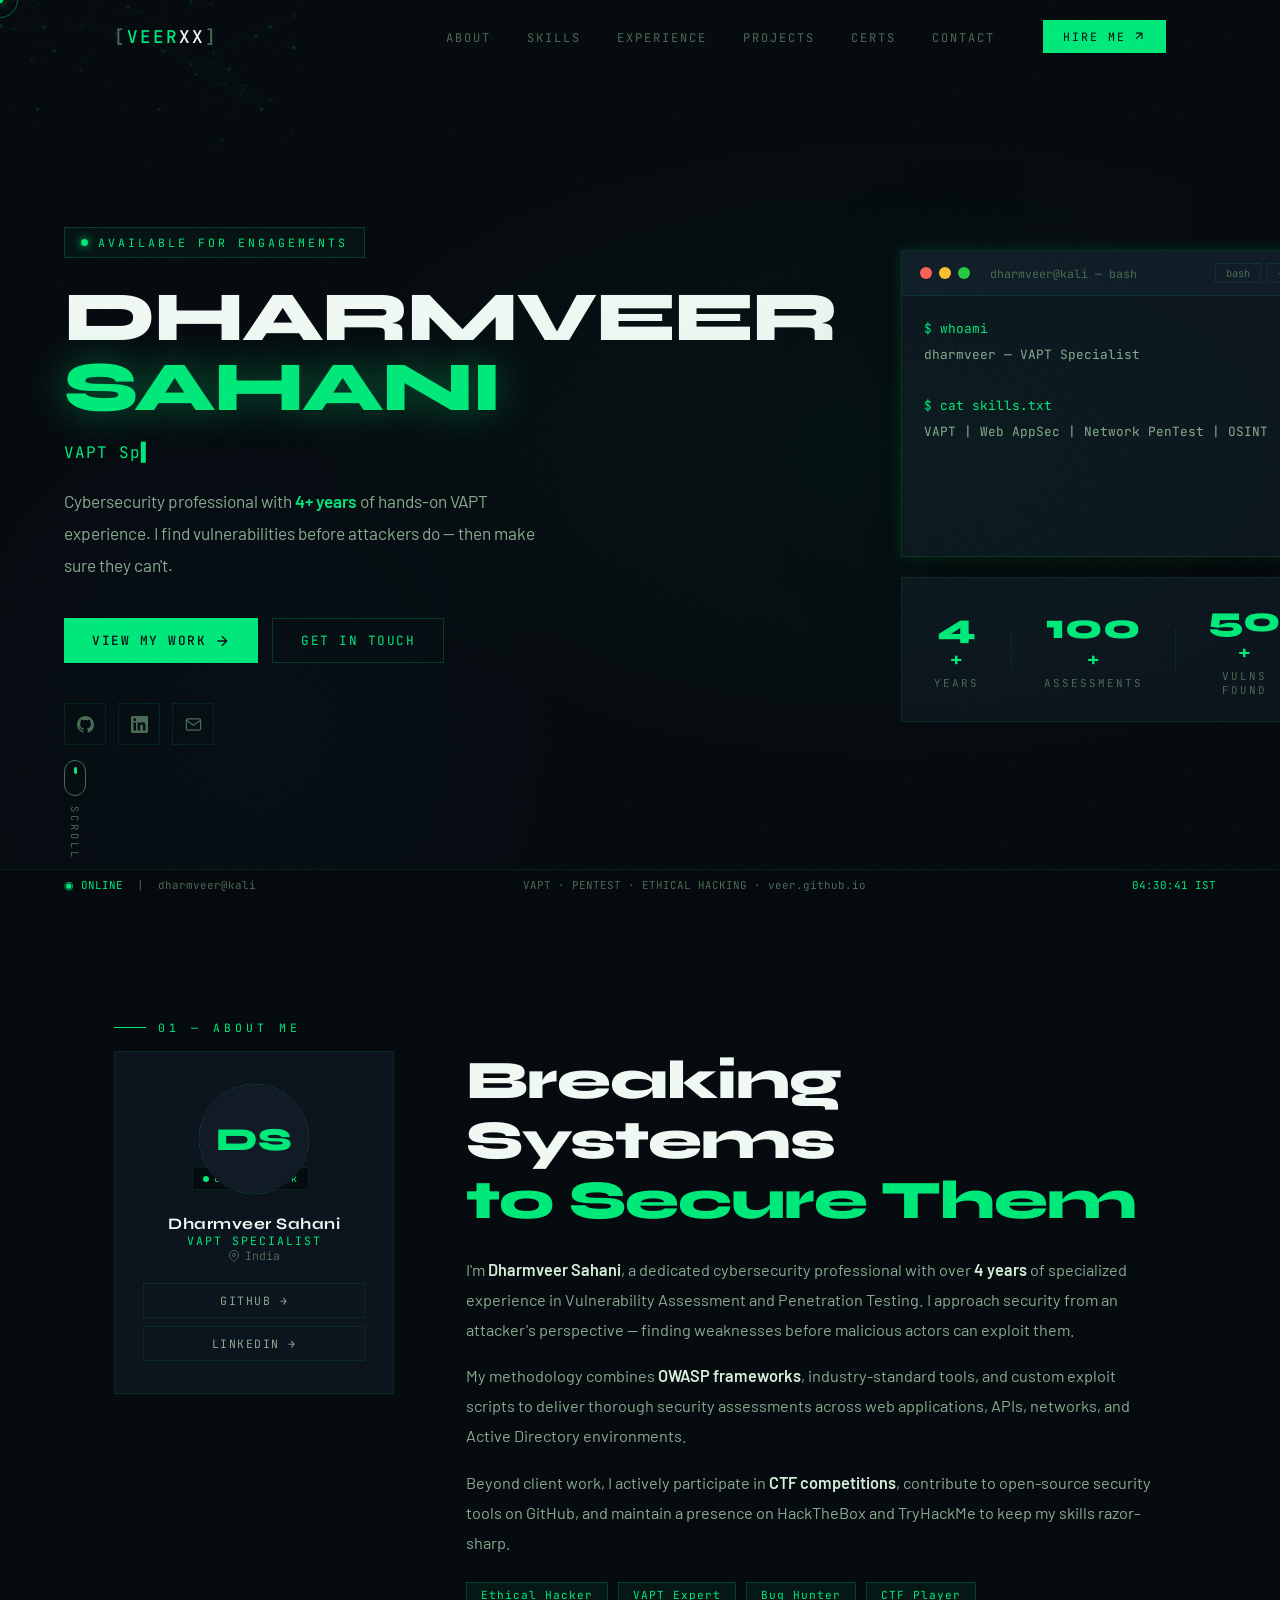
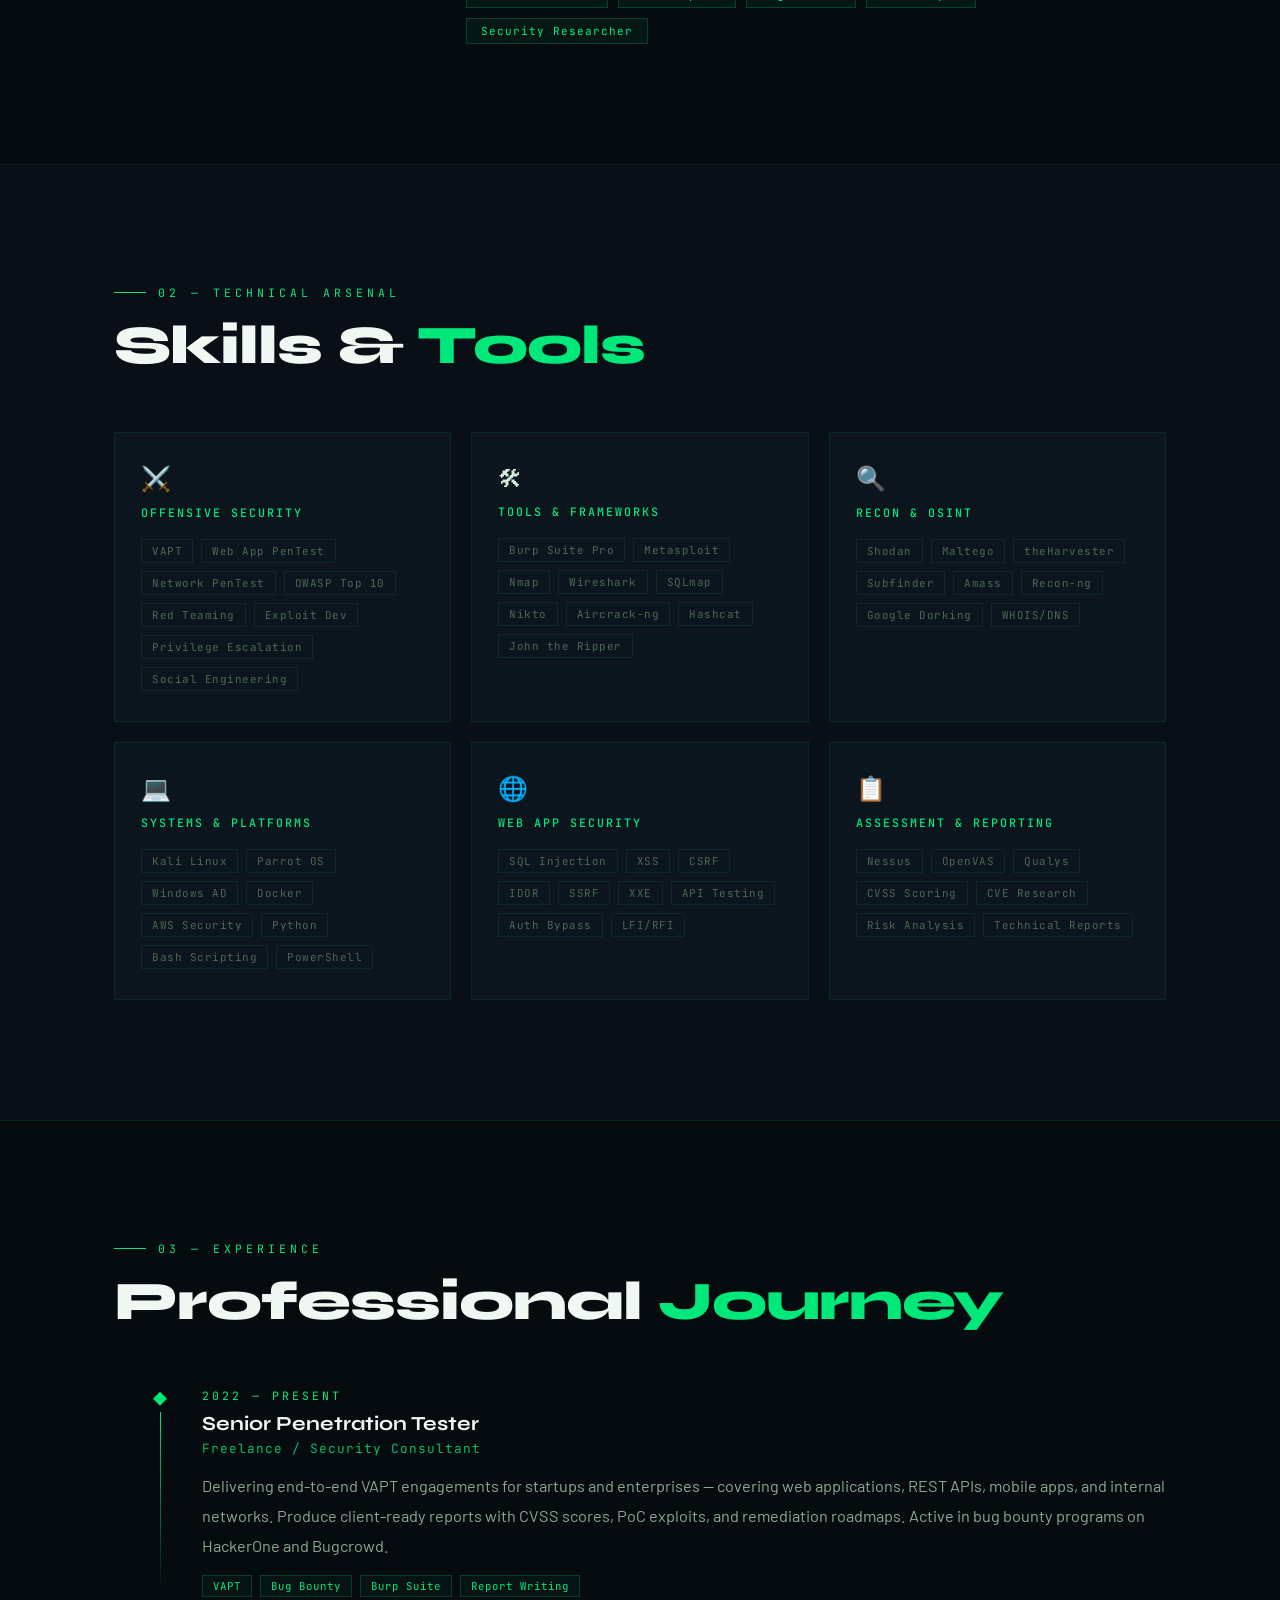
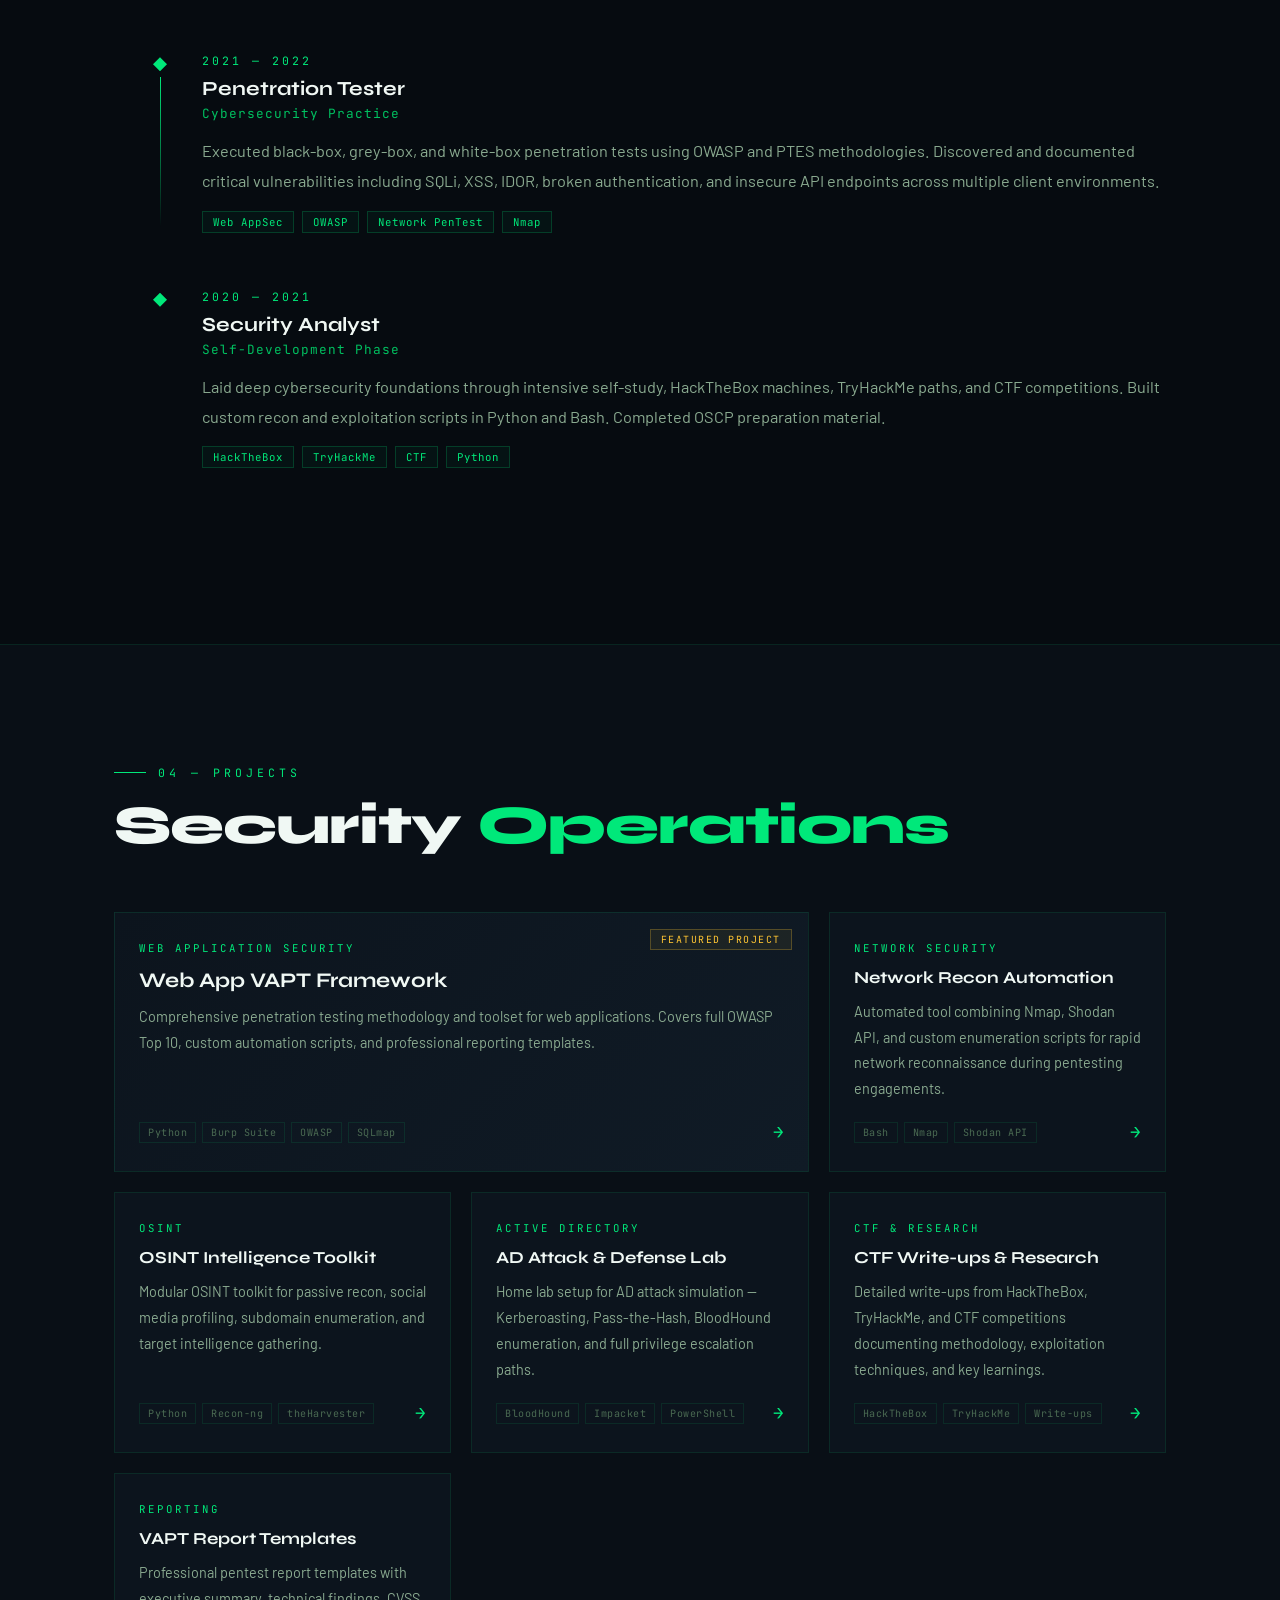
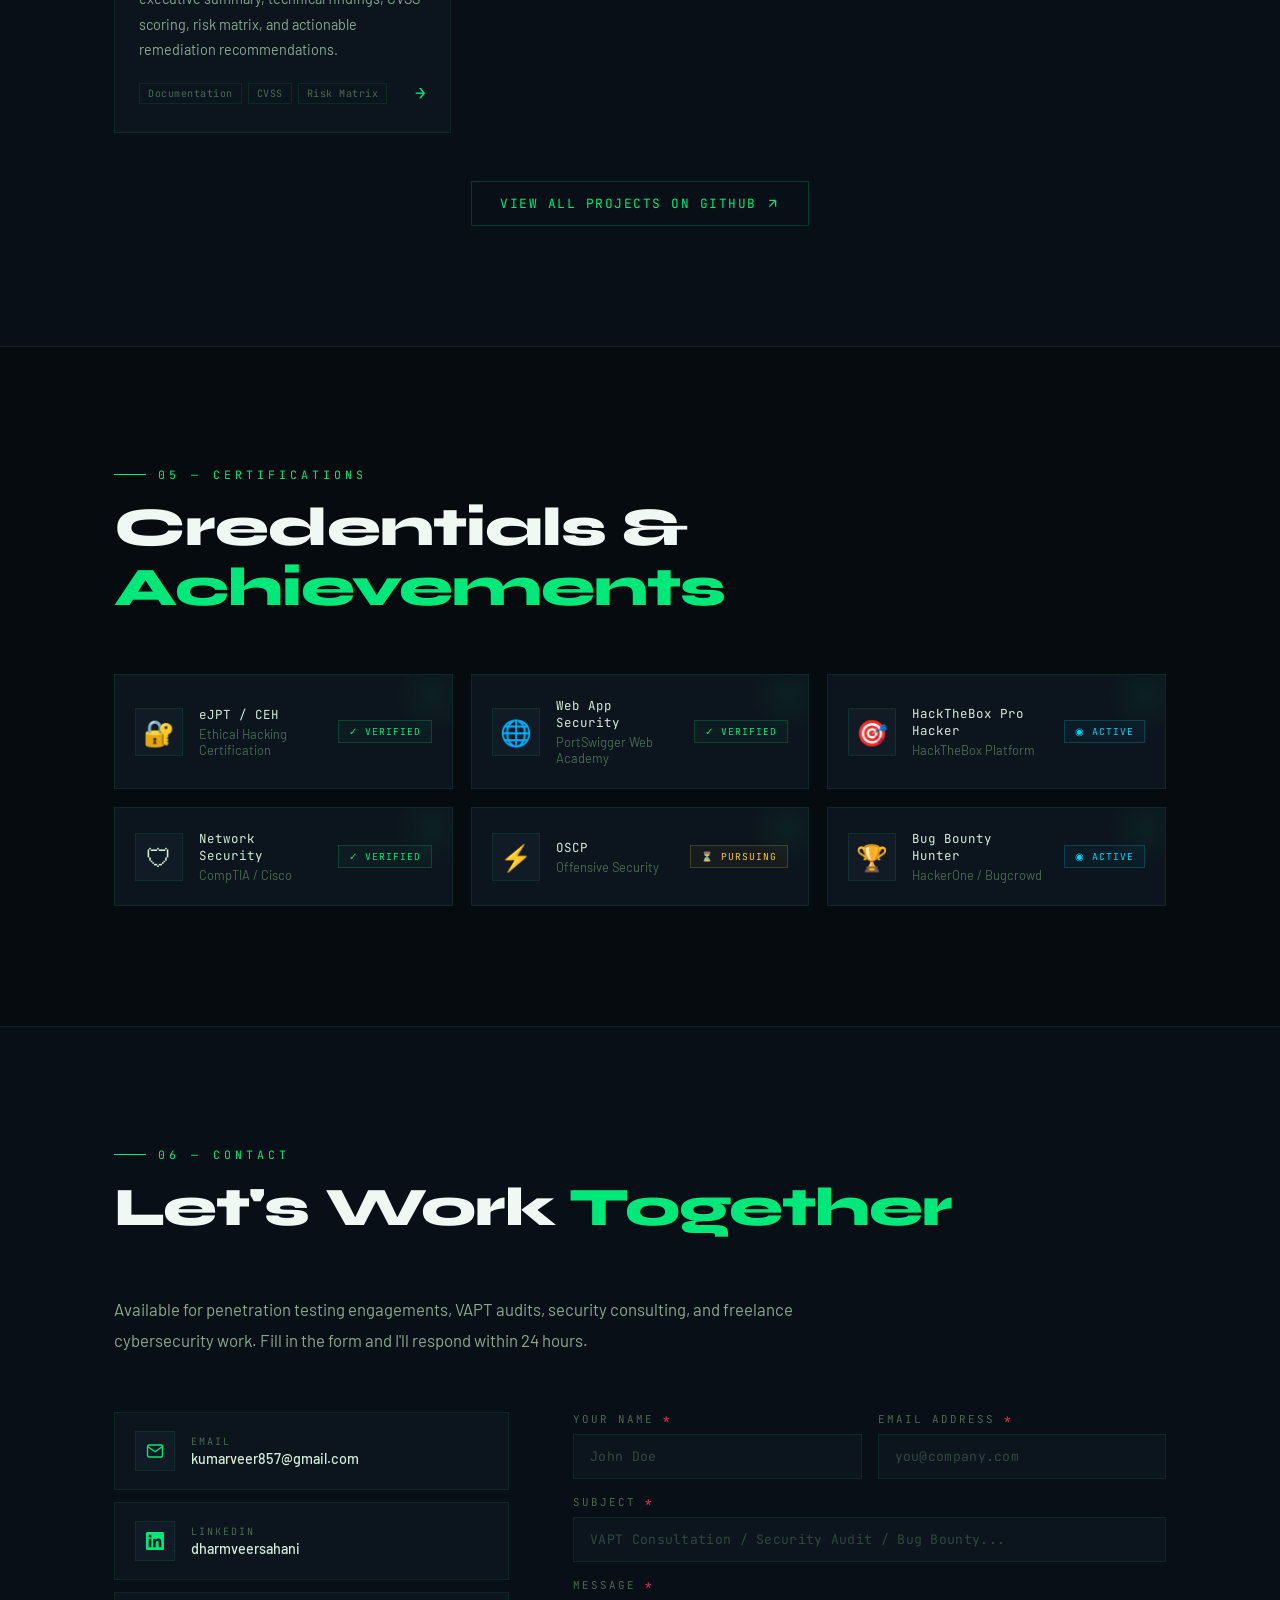
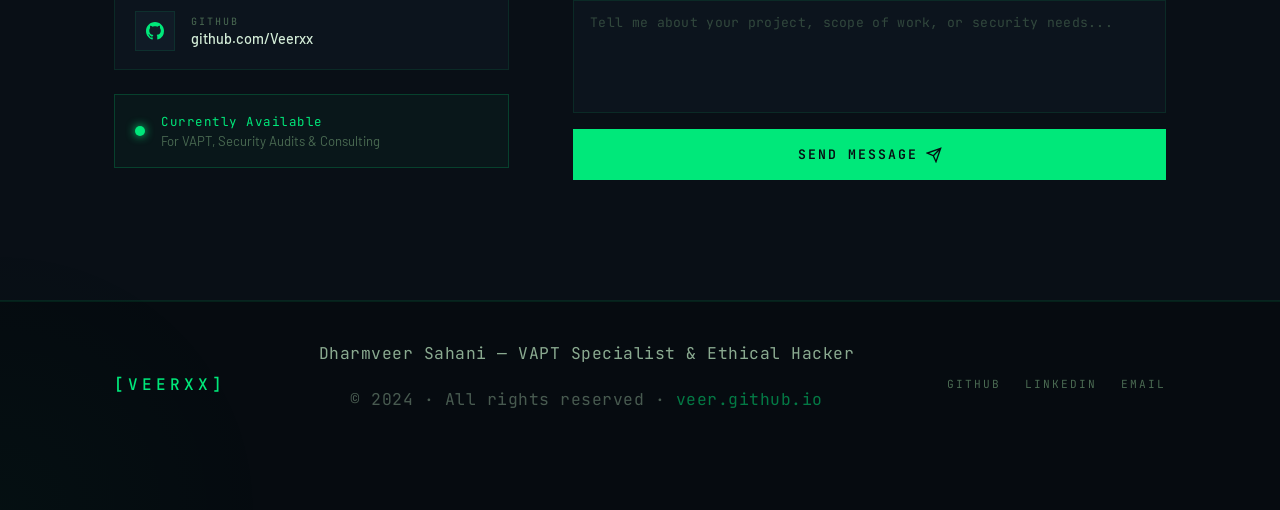
==== index.html @ e5e3cfb1 "Add files via upload" ====
<!DOCTYPE html>
<html lang="en">
<head>
<meta charset="UTF-8">
<meta name="viewport" content="width=device-width, initial-scale=1.0">
<title>Dharmveer Sahani | VAPT Specialist & Penetration Tester</title>
<meta name="description" content="Dharmveer Sahani — VAPT Specialist & Ethical Hacker with 4+ years of experience in penetration testing, web application security, and network security assessments.">
<meta property="og:title" content="Dharmveer Sahani | VAPT Specialist">
<meta property="og:description" content="4+ years in cybersecurity. VAPT · Web AppSec · Network PenTest · Ethical Hacking">
<meta property="og:url" content="https://veer.github.io">
<meta name="theme-color" content="#050a0e">
<link rel="preconnect" href="https://fonts.googleapis.com">
<link rel="preconnect" href="https://fonts.gstatic.com" crossorigin>
<link href="https://fonts.googleapis.com/css2?family=Syne:wght@400;600;700;800&family=JetBrains+Mono:wght@300;400;500&family=Barlow:wght@300;400;500;600&display=swap" rel="stylesheet">
<link rel="stylesheet" href="style.css">
</head>
<body>

<!-- PRELOADER -->
<div id="preloader">
  <div class="pre-inner">
    <svg class="pre-hex" viewBox="0 0 100 100"><polygon points="50,2 93,26 93,74 50,98 7,74 7,26"/></svg>
    <div class="pre-logo">DS</div>
    <div class="pre-bar"><div class="pre-fill" id="pre-fill"></div></div>
    <div class="pre-msg" id="pre-msg">Booting system...</div>
  </div>
</div>

<!-- CURSOR -->
<div id="cursor-dot"></div>
<div id="cursor-ring"></div>

<!-- NAV -->
<header id="header">
  <nav class="nav-wrap">
    <a href="#home" class="logo">
      <span class="logo-bracket">[</span>VEER<span class="logo-accent">XX</span><span class="logo-bracket">]</span>
    </a>
    <ul class="nav-list">
      <li><a href="#about" class="nl">About</a></li>
      <li><a href="#skills" class="nl">Skills</a></li>
      <li><a href="#experience" class="nl">Experience</a></li>
      <li><a href="#projects" class="nl">Projects</a></li>
      <li><a href="#certifications" class="nl">Certs</a></li>
      <li><a href="#contact" class="nl">Contact</a></li>
    </ul>
    <a href="https://www.linkedin.com/in/dharmveersahani" target="_blank" class="hire-btn">
      <span>Hire Me</span>
      <svg viewBox="0 0 24 24" fill="none" stroke="currentColor" stroke-width="2"><path d="M7 17L17 7M17 7H7M17 7V17"/></svg>
    </a>
    <button class="burger" id="burger" aria-label="Menu">
      <span></span><span></span><span></span>
    </button>
  </nav>
</header>

<!-- MOBILE DRAWER -->
<div class="drawer" id="drawer">
  <button class="drawer-close" id="drawer-close">✕</button>
  <ul>
    <li><a href="#about" class="dl">About</a></li>
    <li><a href="#skills" class="dl">Skills</a></li>
    <li><a href="#experience" class="dl">Experience</a></li>
    <li><a href="#projects" class="dl">Projects</a></li>
    <li><a href="#certifications" class="dl">Certifications</a></li>
    <li><a href="#contact" class="dl">Contact</a></li>
  </ul>
</div>
<div class="drawer-overlay" id="drawer-overlay"></div>

<!-- ══════════════════════════════════
     HERO
══════════════════════════════════ -->
<section id="home" class="hero">
  <canvas id="particles"></canvas>
  <div class="hero-noise"></div>

  <div class="hero-center">
    <div class="hero-left">
      <div class="hero-eyebrow reveal">
        <span class="eyebrow-dot"></span>
        <span class="eyebrow-text">Available for engagements</span>
      </div>

      <h1 class="hero-h1 reveal">
        <span class="h1-line">DHARMVEER</span>
        <span class="h1-line h1-accent">SAHANI</span>
      </h1>

      <div class="hero-subtitle reveal">
        <span class="type-text" id="typeText"></span><span class="type-cur">▌</span>
      </div>

      <p class="hero-bio reveal">
        Cybersecurity professional with <em>4+ years</em> of hands-on VAPT experience.
        I find vulnerabilities before attackers do — then make sure they can't.
      </p>

      <div class="hero-actions reveal">
        <a href="#projects" class="cta-primary">
          <span>View My Work</span>
          <svg viewBox="0 0 24 24" fill="none" stroke="currentColor" stroke-width="2"><path d="M5 12h14M12 5l7 7-7 7"/></svg>
        </a>
        <a href="#contact" class="cta-ghost">Get in Touch</a>
      </div>

      <div class="hero-socials reveal">
        <a href="https://github.com/Veerxx" target="_blank" class="soc" aria-label="GitHub">
          <svg viewBox="0 0 24 24" fill="currentColor"><path d="M12 0C5.37 0 0 5.37 0 12c0 5.31 3.435 9.795 8.205 11.385.6.105.825-.255.825-.57 0-.285-.015-1.23-.015-2.235-3.015.555-3.795-.735-4.035-1.41-.135-.345-.72-1.41-1.23-1.695-.42-.225-1.02-.78-.015-.795.945-.015 1.62.87 1.845 1.23 1.08 1.815 2.805 1.305 3.495.99.105-.78.42-1.305.765-1.605-2.67-.3-5.46-1.335-5.46-5.925 0-1.305.465-2.385 1.23-3.225-.12-.3-.54-1.53.12-3.18 0 0 1.005-.315 3.3 1.23.96-.27 1.98-.405 3-.405s2.04.135 3 .405c2.295-1.56 3.3-1.23 3.3-1.23.66 1.65.24 2.88.12 3.18.765.84 1.23 1.905 1.23 3.225 0 4.605-2.805 5.625-5.475 5.925.435.375.81 1.095.81 2.22 0 1.605-.015 2.895-.015 3.3 0 .315.225.69.825.57A12.02 12.02 0 0024 12c0-6.63-5.37-12-12-12z"/></svg>
        </a>
        <a href="https://www.linkedin.com/in/dharmveersahani" target="_blank" class="soc" aria-label="LinkedIn">
          <svg viewBox="0 0 24 24" fill="currentColor"><path d="M20.447 20.452h-3.554v-5.569c0-1.328-.027-3.037-1.852-3.037-1.853 0-2.136 1.445-2.136 2.939v5.667H9.351V9h3.414v1.561h.046c.477-.9 1.637-1.85 3.37-1.85 3.601 0 4.267 2.37 4.267 5.455v6.286zM5.337 7.433a2.062 2.062 0 01-2.063-2.065 2.064 2.064 0 112.063 2.065zm1.782 13.019H3.555V9h3.564v11.452zM22.225 0H1.771C.792 0 0 .774 0 1.729v20.542C0 23.227.792 24 1.771 24h20.451C23.2 24 24 23.227 24 22.271V1.729C24 .774 23.2 0 22.222 0h.003z"/></svg>
        </a>
        <a href="mailto:kumarveer857@gmail.com" class="soc" aria-label="Email">
          <svg viewBox="0 0 24 24" fill="none" stroke="currentColor" stroke-width="1.8"><path d="M4 4h16c1.1 0 2 .9 2 2v12c0 1.1-.9 2-2 2H4c-1.1 0-2-.9-2-2V6c0-1.1.9-2 2-2z"/><polyline points="22,6 12,13 2,6"/></svg>
        </a>
      </div>
    </div>

    <div class="hero-right reveal">
      <div class="terminal-wrap">
        <div class="term-header">
          <div class="term-dots">
            <span style="background:#ff5f57"></span>
            <span style="background:#ffbd2e"></span>
            <span style="background:#28c840"></span>
          </div>
          <div class="term-title">dharmveer@kali — bash</div>
          <div class="term-pills">
            <span>bash</span>
            <span>+</span>
          </div>
        </div>
        <div class="term-body" id="termBody"></div>
      </div>

      <div class="hero-stat-row">
        <div class="h-stat">
          <div class="h-stat-n" data-count="4">0</div>
          <div class="h-stat-u">+</div>
          <div class="h-stat-l">Years</div>
        </div>
        <div class="h-stat-div"></div>
        <div class="h-stat">
          <div class="h-stat-n" data-count="100">0</div>
          <div class="h-stat-u">+</div>
          <div class="h-stat-l">Assessments</div>
        </div>
        <div class="h-stat-div"></div>
        <div class="h-stat">
          <div class="h-stat-n" data-count="50">0</div>
          <div class="h-stat-u">+</div>
          <div class="h-stat-l">Vulns Found</div>
        </div>
      </div>
    </div>
  </div>

  <div class="hero-scroll-hint">
    <div class="scroll-mouse"><div class="scroll-wheel"></div></div>
    <span>Scroll</span>
  </div>
</section>

<!-- ══════════════════════════════════
     ABOUT
══════════════════════════════════ -->
<section id="about" class="sec">
  <div class="wrap">
    <div class="sec-label reveal">01 — About Me</div>
    <div class="about-grid">
      <div class="about-visual reveal">
        <div class="av-card">
          <div class="av-avatar">
            <div class="av-ring"></div>
            <div class="av-initials">DS</div>
            <div class="av-online">
              <span class="av-dot"></span> Open to Work
            </div>
          </div>
          <div class="av-info">
            <div class="av-name">Dharmveer Sahani</div>
            <div class="av-role">VAPT Specialist</div>
            <div class="av-loc">
              <svg viewBox="0 0 24 24" fill="none" stroke="currentColor" stroke-width="2"><path d="M21 10c0 7-9 13-9 13s-9-6-9-13a9 9 0 0118 0z"/><circle cx="12" cy="10" r="3"/></svg>
              India
            </div>
          </div>
          <div class="av-links">
            <a href="https://github.com/Veerxx" target="_blank">GitHub →</a>
            <a href="https://www.linkedin.com/in/dharmveersahani" target="_blank">LinkedIn →</a>
          </div>
        </div>
      </div>

      <div class="about-content">
        <h2 class="sec-title reveal">Breaking Systems<br><span class="accent">to Secure Them</span></h2>
        <p class="reveal">
          I'm <strong>Dharmveer Sahani</strong>, a dedicated cybersecurity professional with over
          <strong>4 years</strong> of specialized experience in Vulnerability Assessment and
          Penetration Testing. I approach security from an attacker's perspective — finding
          weaknesses before malicious actors can exploit them.
        </p>
        <p class="reveal">
          My methodology combines <strong>OWASP frameworks</strong>, industry-standard tools,
          and custom exploit scripts to deliver thorough security assessments across web
          applications, APIs, networks, and Active Directory environments.
        </p>
        <p class="reveal">
          Beyond client work, I actively participate in <strong>CTF competitions</strong>,
          contribute to open-source security tools on GitHub, and maintain a presence on
          HackTheBox and TryHackMe to keep my skills razor-sharp.
        </p>
        <div class="about-tags reveal">
          <span>Ethical Hacker</span><span>VAPT Expert</span><span>Bug Hunter</span>
          <span>CTF Player</span><span>Security Researcher</span>
        </div>
      </div>
    </div>
  </div>
</section>

<!-- ══════════════════════════════════
     SKILLS
══════════════════════════════════ -->
<section id="skills" class="sec sec-dark">
  <div class="wrap">
    <div class="sec-label reveal">02 — Technical Arsenal</div>
    <h2 class="sec-title reveal">Skills &amp; <span class="accent">Tools</span></h2>
    <div class="skills-grid">

      <div class="sk-card reveal">
        <div class="sk-icon">⚔️</div>
        <div class="sk-cat">Offensive Security</div>
        <div class="sk-items">
          <span>VAPT</span><span>Web App PenTest</span><span>Network PenTest</span>
          <span>OWASP Top 10</span><span>Red Teaming</span><span>Exploit Dev</span>
          <span>Privilege Escalation</span><span>Social Engineering</span>
        </div>
      </div>

      <div class="sk-card reveal">
        <div class="sk-icon">🛠</div>
        <div class="sk-cat">Tools &amp; Frameworks</div>
        <div class="sk-items">
          <span>Burp Suite Pro</span><span>Metasploit</span><span>Nmap</span>
          <span>Wireshark</span><span>SQLmap</span><span>Nikto</span>
          <span>Aircrack-ng</span><span>Hashcat</span><span>John the Ripper</span>
        </div>
      </div>

      <div class="sk-card reveal">
        <div class="sk-icon">🔍</div>
        <div class="sk-cat">Recon &amp; OSINT</div>
        <div class="sk-items">
          <span>Shodan</span><span>Maltego</span><span>theHarvester</span>
          <span>Subfinder</span><span>Amass</span><span>Recon-ng</span>
          <span>Google Dorking</span><span>WHOIS/DNS</span>
        </div>
      </div>

      <div class="sk-card reveal">
        <div class="sk-icon">💻</div>
        <div class="sk-cat">Systems &amp; Platforms</div>
        <div class="sk-items">
          <span>Kali Linux</span><span>Parrot OS</span><span>Windows AD</span>
          <span>Docker</span><span>AWS Security</span><span>Python</span>
          <span>Bash Scripting</span><span>PowerShell</span>
        </div>
      </div>

      <div class="sk-card reveal">
        <div class="sk-icon">🌐</div>
        <div class="sk-cat">Web App Security</div>
        <div class="sk-items">
          <span>SQL Injection</span><span>XSS</span><span>CSRF</span>
          <span>IDOR</span><span>SSRF</span><span>XXE</span>
          <span>API Testing</span><span>Auth Bypass</span><span>LFI/RFI</span>
        </div>
      </div>

      <div class="sk-card reveal">
        <div class="sk-icon">📋</div>
        <div class="sk-cat">Assessment &amp; Reporting</div>
        <div class="sk-items">
          <span>Nessus</span><span>OpenVAS</span><span>Qualys</span>
          <span>CVSS Scoring</span><span>CVE Research</span>
          <span>Risk Analysis</span><span>Technical Reports</span>
        </div>
      </div>

    </div>
  </div>
</section>

<!-- ══════════════════════════════════
     EXPERIENCE
══════════════════════════════════ -->
<section id="experience" class="sec">
  <div class="wrap">
    <div class="sec-label reveal">03 — Experience</div>
    <h2 class="sec-title reveal">Professional <span class="accent">Journey</span></h2>
    <div class="exp-timeline">

      <div class="exp-item reveal">
        <div class="exp-line-wrap">
          <div class="exp-dot"></div>
          <div class="exp-line"></div>
        </div>
        <div class="exp-content">
          <div class="exp-period">2022 — Present</div>
          <h3 class="exp-role">Senior Penetration Tester</h3>
          <div class="exp-company">Freelance / Security Consultant</div>
          <p class="exp-desc">
            Delivering end-to-end VAPT engagements for startups and enterprises — covering web applications,
            REST APIs, mobile apps, and internal networks. Produce client-ready reports with CVSS scores,
            PoC exploits, and remediation roadmaps. Active in bug bounty programs on HackerOne and Bugcrowd.
          </p>
          <div class="exp-tags">
            <span>VAPT</span><span>Bug Bounty</span><span>Burp Suite</span><span>Report Writing</span>
          </div>
        </div>
      </div>

      <div class="exp-item reveal">
        <div class="exp-line-wrap">
          <div class="exp-dot"></div>
          <div class="exp-line"></div>
        </div>
        <div class="exp-content">
          <div class="exp-period">2021 — 2022</div>
          <h3 class="exp-role">Penetration Tester</h3>
          <div class="exp-company">Cybersecurity Practice</div>
          <p class="exp-desc">
            Executed black-box, grey-box, and white-box penetration tests using OWASP and PTES methodologies.
            Discovered and documented critical vulnerabilities including SQLi, XSS, IDOR, broken authentication,
            and insecure API endpoints across multiple client environments.
          </p>
          <div class="exp-tags">
            <span>Web AppSec</span><span>OWASP</span><span>Network PenTest</span><span>Nmap</span>
          </div>
        </div>
      </div>

      <div class="exp-item reveal">
        <div class="exp-line-wrap">
          <div class="exp-dot exp-dot-last"></div>
        </div>
        <div class="exp-content">
          <div class="exp-period">2020 — 2021</div>
          <h3 class="exp-role">Security Analyst</h3>
          <div class="exp-company">Self-Development Phase</div>
          <p class="exp-desc">
            Laid deep cybersecurity foundations through intensive self-study, HackTheBox machines,
            TryHackMe paths, and CTF competitions. Built custom recon and exploitation scripts in Python
            and Bash. Completed OSCP preparation material.
          </p>
          <div class="exp-tags">
            <span>HackTheBox</span><span>TryHackMe</span><span>CTF</span><span>Python</span>
          </div>
        </div>
      </div>

    </div>
  </div>
</section>

<!-- ══════════════════════════════════
     PROJECTS
══════════════════════════════════ -->
<section id="projects" class="sec sec-dark">
  <div class="wrap">
    <div class="sec-label reveal">04 — Projects</div>
    <h2 class="sec-title reveal">Security <span class="accent">Operations</span></h2>
    <div class="proj-grid">

      <a href="https://github.com/Veerxx" target="_blank" class="proj-card reveal proj-featured">
        <div class="proj-tag-top">Featured Project</div>
        <div class="proj-type">WEB APPLICATION SECURITY</div>
        <h3 class="proj-title">Web App VAPT Framework</h3>
        <p class="proj-desc">Comprehensive penetration testing methodology and toolset for web applications. Covers full OWASP Top 10, custom automation scripts, and professional reporting templates.</p>
        <div class="proj-bottom">
          <div class="proj-chips"><span>Python</span><span>Burp Suite</span><span>OWASP</span><span>SQLmap</span></div>
          <div class="proj-go">→</div>
        </div>
      </a>

      <a href="https://github.com/Veerxx" target="_blank" class="proj-card reveal">
        <div class="proj-type">NETWORK SECURITY</div>
        <h3 class="proj-title">Network Recon Automation</h3>
        <p class="proj-desc">Automated tool combining Nmap, Shodan API, and custom enumeration scripts for rapid network reconnaissance during pentesting engagements.</p>
        <div class="proj-bottom">
          <div class="proj-chips"><span>Bash</span><span>Nmap</span><span>Shodan API</span></div>
          <div class="proj-go">→</div>
        </div>
      </a>

      <a href="https://github.com/Veerxx" target="_blank" class="proj-card reveal">
        <div class="proj-type">OSINT</div>
        <h3 class="proj-title">OSINT Intelligence Toolkit</h3>
        <p class="proj-desc">Modular OSINT toolkit for passive recon, social media profiling, subdomain enumeration, and target intelligence gathering.</p>
        <div class="proj-bottom">
          <div class="proj-chips"><span>Python</span><span>Recon-ng</span><span>theHarvester</span></div>
          <div class="proj-go">→</div>
        </div>
      </a>

      <a href="https://github.com/Veerxx" target="_blank" class="proj-card reveal">
        <div class="proj-type">ACTIVE DIRECTORY</div>
        <h3 class="proj-title">AD Attack &amp; Defense Lab</h3>
        <p class="proj-desc">Home lab setup for AD attack simulation — Kerberoasting, Pass-the-Hash, BloodHound enumeration, and full privilege escalation paths.</p>
        <div class="proj-bottom">
          <div class="proj-chips"><span>BloodHound</span><span>Impacket</span><span>PowerShell</span></div>
          <div class="proj-go">→</div>
        </div>
      </a>

      <a href="https://github.com/Veerxx" target="_blank" class="proj-card reveal">
        <div class="proj-type">CTF &amp; RESEARCH</div>
        <h3 class="proj-title">CTF Write-ups &amp; Research</h3>
        <p class="proj-desc">Detailed write-ups from HackTheBox, TryHackMe, and CTF competitions documenting methodology, exploitation techniques, and key learnings.</p>
        <div class="proj-bottom">
          <div class="proj-chips"><span>HackTheBox</span><span>TryHackMe</span><span>Write-ups</span></div>
          <div class="proj-go">→</div>
        </div>
      </a>

      <a href="https://github.com/Veerxx" target="_blank" class="proj-card reveal">
        <div class="proj-type">REPORTING</div>
        <h3 class="proj-title">VAPT Report Templates</h3>
        <p class="proj-desc">Professional pentest report templates with executive summary, technical findings, CVSS scoring, risk matrix, and actionable remediation recommendations.</p>
        <div class="proj-bottom">
          <div class="proj-chips"><span>Documentation</span><span>CVSS</span><span>Risk Matrix</span></div>
          <div class="proj-go">→</div>
        </div>
      </a>

    </div>
    <div class="proj-cta reveal">
      <a href="https://github.com/Veerxx" target="_blank" class="cta-ghost">
        View All Projects on GitHub
        <svg viewBox="0 0 24 24" fill="none" stroke="currentColor" stroke-width="2"><path d="M7 17L17 7M17 7H7M17 7V17"/></svg>
      </a>
    </div>
  </div>
</section>

<!-- ══════════════════════════════════
     CERTIFICATIONS
══════════════════════════════════ -->
<section id="certifications" class="sec">
  <div class="wrap">
    <div class="sec-label reveal">05 — Certifications</div>
    <h2 class="sec-title reveal">Credentials &amp; <span class="accent">Achievements</span></h2>
    <div class="cert-grid">

      <div class="cert-card reveal">
        <div class="cert-glow"></div>
        <div class="cert-icon">🔐</div>
        <div class="cert-body">
          <div class="cert-name">eJPT / CEH</div>
          <div class="cert-org">Ethical Hacking Certification</div>
        </div>
        <div class="cert-badge verified">✓ Verified</div>
      </div>

      <div class="cert-card reveal">
        <div class="cert-glow"></div>
        <div class="cert-icon">🌐</div>
        <div class="cert-body">
          <div class="cert-name">Web App Security</div>
          <div class="cert-org">PortSwigger Web Academy</div>
        </div>
        <div class="cert-badge verified">✓ Verified</div>
      </div>

      <div class="cert-card reveal">
        <div class="cert-glow"></div>
        <div class="cert-icon">🎯</div>
        <div class="cert-body">
          <div class="cert-name">HackTheBox Pro Hacker</div>
          <div class="cert-org">HackTheBox Platform</div>
        </div>
        <div class="cert-badge active">◉ Active</div>
      </div>

      <div class="cert-card reveal">
        <div class="cert-glow"></div>
        <div class="cert-icon">🛡</div>
        <div class="cert-body">
          <div class="cert-name">Network Security</div>
          <div class="cert-org">CompTIA / Cisco</div>
        </div>
        <div class="cert-badge verified">✓ Verified</div>
      </div>

      <div class="cert-card reveal">
        <div class="cert-glow"></div>
        <div class="cert-icon">⚡</div>
        <div class="cert-body">
          <div class="cert-name">OSCP</div>
          <div class="cert-org">Offensive Security</div>
        </div>
        <div class="cert-badge pursuing">⏳ Pursuing</div>
      </div>

      <div class="cert-card reveal">
        <div class="cert-glow"></div>
        <div class="cert-icon">🏆</div>
        <div class="cert-body">
          <div class="cert-name">Bug Bounty Hunter</div>
          <div class="cert-org">HackerOne / Bugcrowd</div>
        </div>
        <div class="cert-badge active">◉ Active</div>
      </div>

    </div>
  </div>
</section>

<!-- ══════════════════════════════════
     CONTACT
══════════════════════════════════ -->
<section id="contact" class="sec sec-dark">
  <div class="wrap">
    <div class="sec-label reveal">06 — Contact</div>
    <h2 class="sec-title reveal">Let's Work <span class="accent">Together</span></h2>
    <p class="contact-intro reveal">
      Available for penetration testing engagements, VAPT audits, security consulting,
      and freelance cybersecurity work. Fill in the form and I'll respond within 24 hours.
    </p>

    <div class="contact-layout">
      <div class="contact-left reveal">
        <a href="mailto:kumarveer857@gmail.com" class="cinfo-row">
          <div class="cinfo-icon">
            <svg viewBox="0 0 24 24" fill="none" stroke="currentColor" stroke-width="1.8"><path d="M4 4h16c1.1 0 2 .9 2 2v12c0 1.1-.9 2-2 2H4c-1.1 0-2-.9-2-2V6c0-1.1.9-2 2-2z"/><polyline points="22,6 12,13 2,6"/></svg>
          </div>
          <div>
            <div class="cinfo-label">Email</div>
            <div class="cinfo-val">kumarveer857@gmail.com</div>
          </div>
        </a>
        <a href="https://www.linkedin.com/in/dharmveersahani" target="_blank" class="cinfo-row">
          <div class="cinfo-icon">
            <svg viewBox="0 0 24 24" fill="currentColor"><path d="M20.447 20.452h-3.554v-5.569c0-1.328-.027-3.037-1.852-3.037-1.853 0-2.136 1.445-2.136 2.939v5.667H9.351V9h3.414v1.561h.046c.477-.9 1.637-1.85 3.37-1.85 3.601 0 4.267 2.37 4.267 5.455v6.286zM5.337 7.433a2.062 2.062 0 01-2.063-2.065 2.064 2.064 0 112.063 2.065zm1.782 13.019H3.555V9h3.564v11.452zM22.225 0H1.771C.792 0 0 .774 0 1.729v20.542C0 23.227.792 24 1.771 24h20.451C23.2 24 24 23.227 24 22.271V1.729C24 .774 23.2 0 22.222 0h.003z"/></svg>
          </div>
          <div>
            <div class="cinfo-label">LinkedIn</div>
            <div class="cinfo-val">dharmveersahani</div>
          </div>
        </a>
        <a href="https://github.com/Veerxx" target="_blank" class="cinfo-row">
          <div class="cinfo-icon">
            <svg viewBox="0 0 24 24" fill="currentColor"><path d="M12 0C5.37 0 0 5.37 0 12c0 5.31 3.435 9.795 8.205 11.385.6.105.825-.255.825-.57 0-.285-.015-1.23-.015-2.235-3.015.555-3.795-.735-4.035-1.41-.135-.345-.72-1.41-1.23-1.695-.42-.225-1.02-.78-.015-.795.945-.015 1.62.87 1.845 1.23 1.08 1.815 2.805 1.305 3.495.99.105-.78.42-1.305.765-1.605-2.67-.3-5.46-1.335-5.46-5.925 0-1.305.465-2.385 1.23-3.225-.12-.3-.54-1.53.12-3.18 0 0 1.005-.315 3.3 1.23.96-.27 1.98-.405 3-.405s2.04.135 3 .405c2.295-1.56 3.3-1.23 3.3-1.23.66 1.65.24 2.88.12 3.18.765.84 1.23 1.905 1.23 3.225 0 4.605-2.805 5.625-5.475 5.925.435.375.81 1.095.81 2.22 0 1.605-.015 2.895-.015 3.3 0 .315.225.69.825.57A12.02 12.02 0 0024 12c0-6.63-5.37-12-12-12z"/></svg>
          </div>
          <div>
            <div class="cinfo-label">GitHub</div>
            <div class="cinfo-val">github.com/Veerxx</div>
          </div>
        </a>

        <div class="availability-box">
          <div class="avail-dot"></div>
          <div>
            <div class="avail-title">Currently Available</div>
            <div class="avail-sub">For VAPT, Security Audits &amp; Consulting</div>
          </div>
        </div>
      </div>

      <form class="contact-form reveal" id="contactForm"
            action="https://formspree.io/f/mreoaenj" method="POST">
        <div class="form-row">
          <div class="fg">
            <label>Your Name <span class="req">*</span></label>
            <input type="text" name="name" placeholder="John Doe" required>
          </div>
          <div class="fg">
            <label>Email Address <span class="req">*</span></label>
            <input type="email" name="email" placeholder="you@company.com" required>
          </div>
        </div>
        <div class="fg">
          <label>Subject <span class="req">*</span></label>
          <input type="text" name="subject" placeholder="VAPT Consultation / Security Audit / Bug Bounty..." required>
        </div>
        <div class="fg">
          <label>Message <span class="req">*</span></label>
          <textarea name="message" rows="5" placeholder="Tell me about your project, scope of work, or security needs..." required></textarea>
        </div>
        <button type="submit" class="form-submit" id="formBtn">
          <span id="btnLabel">Send Message</span>
          <svg viewBox="0 0 24 24" fill="none" stroke="currentColor" stroke-width="2"><path d="M22 2L11 13M22 2l-7 20-4-9-9-4 20-7z"/></svg>
        </button>
        <div id="formSuccess" class="form-feedback success" style="display:none">
          ✅ Message sent! I'll get back to you within 24 hours.
        </div>
        <div id="formError" class="form-feedback error" style="display:none">
          ❌ Something went wrong. Please email me directly at kumarveer857@gmail.com
        </div>
      </form>
    </div>
  </div>
</section>

<!-- FOOTER -->
<footer>
  <div class="wrap footer-inner">
    <div class="foot-logo">[VEERXX]</div>
    <div class="foot-center">
      <p>Dharmveer Sahani — VAPT Specialist &amp; Ethical Hacker</p>
      <p class="foot-copy">© 2024 · All rights reserved · <a href="https://veer.github.io">veer.github.io</a></p>
    </div>
    <div class="foot-links">
      <a href="https://github.com/Veerxx" target="_blank">GitHub</a>
      <a href="https://www.linkedin.com/in/dharmveersahani" target="_blank">LinkedIn</a>
      <a href="mailto:kumarveer857@gmail.com">Email</a>
    </div>
  </div>
</footer>

<!-- STATUS BAR -->
<div class="statusbar">
  <span><span class="s-green">◉ ONLINE</span> &nbsp;|&nbsp; dharmveer@kali</span>
  <span class="s-mid">VAPT · PENTEST · ETHICAL HACKING · veer.github.io</span>
  <span id="sclock" class="s-green"></span>
</div>

<script src="script.js"></script>
</body>
</html>
---- style.css ----
/* ═══════════════════════════════════════════════
   VEERXX PORTFOLIO — style.css
   Theme: Dark Cyber × Editorial Precision
═══════════════════════════════════════════════ */

/* ── TOKENS ─────────────────────────────────── */
:root {
  --c-bg:       #060b10;
  --c-bg1:      #090f16;
  --c-bg2:      #0c141d;
  --c-bg3:      #101b26;
  --c-bg4:      #15222f;
  --c-green:    #00e87a;
  --c-green2:   #00c060;
  --c-green-g:  rgba(0,232,122,0.12);
  --c-green-b:  rgba(0,232,122,0.06);
  --c-cyan:     #00d4ff;
  --c-red:      #ff3a5c;
  --c-yellow:   #ffc533;
  --c-white:    #f0f8f4;
  --c-t1:       #d4edd8;
  --c-t2:       #8aaa90;
  --c-t3:       #4a6a52;
  --c-border:   rgba(0,232,122,0.1);
  --c-border2:  rgba(0,232,122,0.2);
  --glow-sm:    0 0 12px rgba(0,232,122,0.2);
  --glow-md:    0 0 30px rgba(0,232,122,0.25);
  --glow-lg:    0 0 60px rgba(0,232,122,0.3);
  --ease:       cubic-bezier(.4,0,.2,1);
  --ease-out:   cubic-bezier(0,.55,.45,1);
  --ff-display: 'Syne', sans-serif;
  --ff-mono:    'JetBrains Mono', monospace;
  --ff-body:    'Barlow', sans-serif;
}

/* ── RESET ───────────────────────────────────── */
*,*::before,*::after{margin:0;padding:0;box-sizing:border-box}
html{scroll-behavior:smooth;font-size:16px}
body{
  background:var(--c-bg);
  color:var(--c-t1);
  font-family:var(--ff-body);
  font-weight:400;
  overflow-x:hidden;
  -webkit-font-smoothing:antialiased;
}
a{text-decoration:none;color:inherit}
img{max-width:100%}
button{background:none;border:none;cursor:pointer}

/* ── NOISE OVERLAY ───────────────────────────── */
body::before{
  content:'';
  position:fixed;inset:0;
  background-image:url("data:image/svg+xml,%3Csvg viewBox='0 0 256 256' xmlns='http://www.w3.org/2000/svg'%3E%3Cfilter id='n'%3E%3CfeTurbulence type='fractalNoise' baseFrequency='0.9' numOctaves='4' stitchTiles='stitch'/%3E%3C/filter%3E%3Crect width='100%25' height='100%25' filter='url(%23n)' opacity='0.03'/%3E%3C/svg%3E");
  pointer-events:none;
  z-index:9999;
  opacity:.4;
}

/* ── CUSTOM CURSOR ───────────────────────────── */
#cursor-dot{
  position:fixed;width:6px;height:6px;
  background:var(--c-green);border-radius:50%;
  pointer-events:none;z-index:10000;
  transform:translate(-50%,-50%);
  transition:transform .1s var(--ease);
  box-shadow:0 0 8px var(--c-green);
}
#cursor-ring{
  position:fixed;width:36px;height:36px;
  border:1.5px solid rgba(0,232,122,0.4);
  border-radius:50%;pointer-events:none;
  z-index:9999;transform:translate(-50%,-50%);
  transition:transform .15s var(--ease),width .2s,height .2s,border-color .2s;
}
#cursor-ring.hovered{
  width:52px;height:52px;
  border-color:var(--c-green);
  background:rgba(0,232,122,0.05);
}

/* ── SCROLLBAR ───────────────────────────────── */
::-webkit-scrollbar{width:4px}
::-webkit-scrollbar-track{background:var(--c-bg)}
::-webkit-scrollbar-thumb{background:var(--c-green2);border-radius:2px}

/* ── SELECTION ───────────────────────────────── */
::selection{background:rgba(0,232,122,0.25);color:var(--c-white)}

/* ── LAYOUT ──────────────────────────────────── */
.wrap{max-width:1180px;margin:0 auto;padding:0 64px}

/* ── PRELOADER ───────────────────────────────── */
#preloader{
  position:fixed;inset:0;
  background:var(--c-bg);
  z-index:99999;
  display:flex;align-items:center;justify-content:center;
  flex-direction:column;
  transition:opacity .6s var(--ease);
}
#preloader.out{opacity:0;pointer-events:none}
.pre-inner{display:flex;flex-direction:column;align-items:center;gap:20px}
.pre-hex{
  width:80px;height:80px;
  fill:none;stroke:var(--c-green);stroke-width:2;
  animation:hexSpin 2s linear infinite;
  filter:drop-shadow(0 0 12px rgba(0,232,122,.5));
}
.pre-logo{
  position:absolute;
  font-family:var(--ff-display);font-size:1.2rem;font-weight:800;
  color:var(--c-green);letter-spacing:4px;
  margin-top:0;
}
.pre-bar{width:200px;height:1px;background:var(--c-border)}
.pre-fill{height:100%;background:var(--c-green);box-shadow:var(--glow-sm);width:0;animation:barFill 1.6s var(--ease) forwards}
.pre-msg{font-family:var(--ff-mono);font-size:.72rem;color:var(--c-t3);letter-spacing:3px;text-transform:uppercase}
@keyframes hexSpin{to{transform:rotate(360deg)}}
@keyframes barFill{to{width:100%}}

/* ── HEADER / NAV ────────────────────────────── */
#header{
  position:fixed;top:0;left:0;right:0;z-index:1000;
  transition:background .4s,border .4s,padding .3s;
  padding:0;
}
#header.stuck{
  background:rgba(6,11,16,.96);
  border-bottom:1px solid var(--c-border);
  backdrop-filter:blur(16px);
}
.nav-wrap{
  max-width:1180px;margin:0 auto;padding:0 64px;
  height:72px;display:flex;align-items:center;gap:48px;
}
#header.stuck .nav-wrap{height:60px}

.logo{
  font-family:var(--ff-mono);font-size:1.1rem;font-weight:500;
  color:var(--c-green);letter-spacing:2px;
  transition:text-shadow .3s;flex-shrink:0;
}
.logo:hover{text-shadow:var(--glow-md)}
.logo-bracket{color:var(--c-t3)}
.logo-accent{color:var(--c-white)}

.nav-list{list-style:none;display:flex;gap:36px;margin-left:auto}
.nl{
  font-family:var(--ff-mono);font-size:.75rem;
  color:var(--c-t3);letter-spacing:2px;text-transform:uppercase;
  transition:color .25s;position:relative;padding-bottom:3px;
}
.nl::after{
  content:'';position:absolute;bottom:0;left:0;
  width:0;height:1px;background:var(--c-green);
  transition:width .3s var(--ease);
}
.nl:hover,.nl.on{color:var(--c-green)}
.nl:hover::after,.nl.on::after{width:100%}

.hire-btn{
  display:flex;align-items:center;gap:6px;
  font-family:var(--ff-mono);font-size:.72rem;letter-spacing:2px;text-transform:uppercase;
  color:var(--c-bg);background:var(--c-green);
  padding:9px 20px;
  transition:all .3s var(--ease);flex-shrink:0;
}
.hire-btn svg{width:14px;height:14px;transition:transform .3s}
.hire-btn:hover{background:transparent;color:var(--c-green);box-shadow:var(--glow-md)}
.hire-btn:hover svg{transform:translate(2px,-2px)}

.burger{
  display:none;flex-direction:column;gap:5px;
  padding:4px;margin-left:auto;
}
.burger span{display:block;width:22px;height:1.5px;background:var(--c-green);transition:all .3s}
.burger.on span:nth-child(1){transform:rotate(45deg) translate(4.5px,4.5px)}
.burger.on span:nth-child(2){opacity:0;transform:translateX(-8px)}
.burger.on span:nth-child(3){transform:rotate(-45deg) translate(4.5px,-4.5px)}

/* ── DRAWER ──────────────────────────────────── */
.drawer{
  position:fixed;top:0;right:-100%;
  width:min(320px,80vw);height:100vh;
  background:var(--c-bg1);
  border-left:1px solid var(--c-border);
  z-index:1001;
  padding:80px 40px;
  transition:right .4s var(--ease);
}
.drawer.on{right:0}
.drawer ul{list-style:none;display:flex;flex-direction:column;gap:0}
.dl{
  display:block;padding:18px 0;
  font-family:var(--ff-display);font-size:1.4rem;font-weight:700;
  color:var(--c-t3);letter-spacing:2px;text-transform:uppercase;
  border-bottom:1px solid var(--c-border);
  transition:color .25s,padding-left .25s;
}
.dl:hover{color:var(--c-green);padding-left:8px}
.drawer-close{
  position:absolute;top:24px;right:24px;
  font-size:1.2rem;color:var(--c-t3);transition:color .2s;
  font-family:var(--ff-mono);
}
.drawer-close:hover{color:var(--c-green)}
.drawer-overlay{
  position:fixed;inset:0;background:rgba(0,0,0,.6);
  z-index:1000;display:none;
}
.drawer-overlay.on{display:block}

/* ── REVEAL ──────────────────────────────────── */
.reveal{
  opacity:0;transform:translateY(32px);
  transition:opacity .7s var(--ease-out),transform .7s var(--ease-out);
}
.reveal.in{opacity:1;transform:none}

/* ── SECTIONS ────────────────────────────────── */
.sec{padding:120px 0;position:relative;z-index:1}
.sec-dark{background:var(--c-bg1);border-top:1px solid var(--c-border);border-bottom:1px solid var(--c-border)}

.sec-label{
  font-family:var(--ff-mono);font-size:.72rem;
  color:var(--c-green);letter-spacing:4px;text-transform:uppercase;
  margin-bottom:16px;
  display:flex;align-items:center;gap:12px;
}
.sec-label::before{content:'';display:block;width:32px;height:1px;background:var(--c-green)}

.sec-title{
  font-family:var(--ff-display);font-size:clamp(2rem,4.5vw,3.4rem);
  font-weight:800;color:var(--c-white);line-height:1.1;
  margin-bottom:56px;letter-spacing:-1px;
}
.accent{color:var(--c-green)}
p{color:var(--c-t2);line-height:1.85;margin-bottom:16px;font-size:1.02rem}
strong{color:var(--c-t1);font-weight:600}
em{color:var(--c-green);font-style:normal;font-weight:600}

/* ── BUTTONS ─────────────────────────────────── */
.cta-primary{
  display:inline-flex;align-items:center;gap:8px;
  font-family:var(--ff-mono);font-size:.8rem;letter-spacing:1.5px;text-transform:uppercase;
  background:var(--c-green);color:var(--c-bg);
  padding:14px 28px;font-weight:500;
  transition:all .3s var(--ease);
}
.cta-primary svg{width:16px;height:16px;transition:transform .3s}
.cta-primary:hover{background:transparent;color:var(--c-green);box-shadow:var(--glow-md)}
.cta-primary:hover svg{transform:translateX(4px)}

.cta-ghost{
  display:inline-flex;align-items:center;gap:8px;
  font-family:var(--ff-mono);font-size:.8rem;letter-spacing:1.5px;text-transform:uppercase;
  color:var(--c-green);border:1px solid var(--c-border2);
  padding:13px 28px;
  transition:all .3s var(--ease);
}
.cta-ghost svg{width:15px;height:15px;transition:transform .3s}
.cta-ghost:hover{border-color:var(--c-green);background:var(--c-green-b);box-shadow:var(--glow-sm)}
.cta-ghost:hover svg{transform:translate(3px,-3px)}

/* ══════════════════════════════════
   HERO
══════════════════════════════════ */
.hero{
  min-height:100vh;display:flex;align-items:center;
  position:relative;overflow:hidden;
  padding:0 64px;
}
#particles{position:absolute;inset:0;opacity:.6;pointer-events:none}
.hero-noise{
  position:absolute;inset:0;
  background:radial-gradient(ellipse 80% 60% at 70% 50%, rgba(0,232,122,0.04) 0%, transparent 60%),
             radial-gradient(ellipse 50% 80% at 20% 80%, rgba(0,212,255,0.025) 0%, transparent 50%);
  pointer-events:none;
}
.hero-center{
  max-width:1180px;margin:0 auto;width:100%;
  display:grid;grid-template-columns:1fr 1fr;
  gap:64px;align-items:center;padding-top:72px;
}

/* hero left */
.hero-eyebrow{
  display:inline-flex;align-items:center;gap:10px;
  font-family:var(--ff-mono);font-size:.72rem;
  letter-spacing:3px;text-transform:uppercase;
  color:var(--c-green);border:1px solid var(--c-border2);
  padding:7px 16px;margin-bottom:24px;
  background:rgba(0,232,122,.04);
}
.eyebrow-dot{
  width:7px;height:7px;background:var(--c-green);
  border-radius:50%;box-shadow:0 0 8px var(--c-green);
  animation:dotPulse 1.8s ease infinite;
}
@keyframes dotPulse{0%,100%{opacity:1;transform:scale(1)}50%{opacity:.6;transform:scale(.85)}}

.hero-h1{
  font-family:var(--ff-display);
  font-size:clamp(2.6rem,5.5vw,4.6rem);
  font-weight:800;line-height:1.0;
  letter-spacing:-2px;margin-bottom:20px;
}
.h1-line{display:block;color:var(--c-white)}
.h1-accent{color:var(--c-green);text-shadow:0 0 40px rgba(0,232,122,.4)}

.hero-subtitle{
  font-family:var(--ff-mono);font-size:1rem;
  color:var(--c-green);letter-spacing:1px;
  min-height:1.5em;margin-bottom:20px;
}
.type-cur{animation:blink 1s step-end infinite;color:var(--c-green)}
@keyframes blink{50%{opacity:0}}

.hero-bio{
  font-size:1.08rem;color:var(--c-t2);line-height:1.85;
  max-width:500px;margin-bottom:36px;
}
.hero-bio em{color:var(--c-green);font-style:normal;font-weight:600}

.hero-actions{display:flex;gap:14px;flex-wrap:wrap;margin-bottom:40px}

.hero-socials{display:flex;gap:12px}
.soc{
  width:42px;height:42px;
  border:1px solid var(--c-border);
  display:flex;align-items:center;justify-content:center;
  color:var(--c-t3);transition:all .3s;
}
.soc svg{width:17px;height:17px}
.soc:hover{border-color:var(--c-green);color:var(--c-green);background:var(--c-green-b);box-shadow:var(--glow-sm)}

/* hero right — terminal */
.hero-right{display:flex;flex-direction:column;gap:20px}
.terminal-wrap{
  background:var(--c-bg2);
  border:1px solid var(--c-border);
  overflow:hidden;
  box-shadow:0 32px 80px rgba(0,0,0,.6),var(--glow-sm);
}
.term-header{
  background:var(--c-bg3);
  padding:12px 18px;
  display:flex;align-items:center;gap:10px;
  border-bottom:1px solid var(--c-border);
}
.term-dots{display:flex;gap:7px}
.term-dots span{width:12px;height:12px;border-radius:50%}
.term-title{
  font-family:var(--ff-mono);font-size:.72rem;
  color:var(--c-t3);margin-left:10px;flex:1;
}
.term-pills{
  display:flex;gap:6px;
  font-family:var(--ff-mono);font-size:.65rem;color:var(--c-t3);
}
.term-pills span{
  padding:2px 10px;border:1px solid var(--c-border);
}
.term-body{
  padding:20px 22px;
  font-family:var(--ff-mono);font-size:.8rem;
  line-height:2;min-height:260px;
}
.tc{color:var(--c-green)}
.to{color:var(--c-t2)}
.tw{color:var(--c-yellow)}
.te{color:var(--c-red)}
.tk{animation:blink 1s step-end infinite;color:var(--c-green)}

/* hero stats */
.hero-stat-row{
  display:flex;align-items:center;justify-content:center;
  background:var(--c-bg2);border:1px solid var(--c-border);
  padding:24px 32px;gap:32px;
}
.h-stat{text-align:center}
.h-stat-n{
  font-family:var(--ff-display);font-size:2.2rem;
  font-weight:800;color:var(--c-green);
  line-height:1;display:inline;
}
.h-stat-u{
  font-family:var(--ff-display);font-size:1.4rem;
  font-weight:700;color:var(--c-green);
  display:inline;
}
.h-stat-l{
  font-family:var(--ff-mono);font-size:.68rem;
  color:var(--c-t3);letter-spacing:2px;
  text-transform:uppercase;margin-top:4px;
}
.h-stat-div{width:1px;height:40px;background:var(--c-border)}

/* scroll hint */
.hero-scroll-hint{
  position:absolute;bottom:40px;left:64px;
  display:flex;flex-direction:column;align-items:center;gap:10px;
  z-index:2;
}
.hero-scroll-hint span{
  font-family:var(--ff-mono);font-size:.65rem;color:var(--c-t3);
  letter-spacing:3px;text-transform:uppercase;writing-mode:vertical-lr;
}
.scroll-mouse{
  width:22px;height:36px;border:1.5px solid var(--c-t3);
  border-radius:11px;display:flex;justify-content:center;
  padding-top:6px;
}
.scroll-wheel{
  width:3px;height:7px;background:var(--c-green);
  border-radius:2px;animation:scrollW 1.8s ease infinite;
}
@keyframes scrollW{0%{transform:translateY(0);opacity:1}100%{transform:translateY(14px);opacity:0}}

/* ══════════════════════════════════
   ABOUT
══════════════════════════════════ */
.about-grid{display:grid;grid-template-columns:280px 1fr;gap:72px;align-items:start}

.av-card{
  background:var(--c-bg2);border:1px solid var(--c-border);
  padding:32px 28px;display:flex;flex-direction:column;align-items:center;
  gap:20px;text-align:center;
  position:sticky;top:100px;
}
.av-avatar{
  position:relative;
  width:110px;height:110px;
}
.av-ring{
  position:absolute;inset:0;
  border:1.5px solid var(--c-green);
  border-radius:50%;
  animation:ringPulse 2.5s ease infinite;
}
@keyframes ringPulse{0%,100%{opacity:.4;transform:scale(1)}50%{opacity:1;transform:scale(1.06)}}
.av-initials{
  width:100%;height:100%;
  background:var(--c-bg3);border-radius:50%;
  display:flex;align-items:center;justify-content:center;
  font-family:var(--ff-display);font-size:2rem;font-weight:800;
  color:var(--c-green);
  position:relative;z-index:1;
}
.av-online{
  position:absolute;bottom:4px;right:0;
  background:var(--c-bg);border:1px solid var(--c-border);
  font-family:var(--ff-mono);font-size:.62rem;
  color:var(--c-green);letter-spacing:1px;
  padding:4px 10px;display:flex;align-items:center;gap:5px;
  white-space:nowrap;
}
.av-dot{
  width:6px;height:6px;background:var(--c-green);
  border-radius:50%;animation:dotPulse 1.8s ease infinite;
}
.av-name{
  font-family:var(--ff-display);font-size:1rem;
  font-weight:700;color:var(--c-white);letter-spacing:.5px;
}
.av-role{
  font-family:var(--ff-mono);font-size:.72rem;
  color:var(--c-green);letter-spacing:2px;text-transform:uppercase;
}
.av-loc{
  display:flex;align-items:center;justify-content:center;gap:5px;
  font-family:var(--ff-mono);font-size:.72rem;color:var(--c-t3);
}
.av-loc svg{width:12px;height:12px}
.av-links{display:flex;flex-direction:column;gap:8px;width:100%}
.av-links a{
  display:block;font-family:var(--ff-mono);font-size:.72rem;
  color:var(--c-t2);padding:9px;border:1px solid var(--c-border);
  text-transform:uppercase;letter-spacing:1.5px;
  transition:all .25s;text-align:center;
}
.av-links a:hover{border-color:var(--c-green);color:var(--c-green);background:var(--c-green-b)}

.about-content .sec-title{margin-bottom:24px}

.about-tags{
  display:flex;flex-wrap:wrap;gap:10px;margin-top:24px;
}
.about-tags span{
  font-family:var(--ff-mono);font-size:.7rem;
  color:var(--c-green);border:1px solid var(--c-border2);
  padding:5px 14px;letter-spacing:1px;
  background:var(--c-green-b);
  transition:all .25s;
}
.about-tags span:hover{background:var(--c-green-g)}

/* ══════════════════════════════════
   SKILLS
══════════════════════════════════ */
.skills-grid{
  display:grid;grid-template-columns:repeat(3,1fr);gap:20px;
}
.sk-card{
  background:var(--c-bg2);border:1px solid var(--c-border);
  padding:30px 26px;
  position:relative;overflow:hidden;
  transition:transform .3s var(--ease),border-color .3s,box-shadow .3s;
}
.sk-card::before{
  content:'';position:absolute;
  top:0;left:0;right:0;height:2px;
  background:linear-gradient(90deg,transparent,var(--c-green),transparent);
  transform:scaleX(0);transition:transform .4s var(--ease);
}
.sk-card:hover{
  transform:translateY(-6px);
  border-color:var(--c-border2);
  box-shadow:0 16px 48px rgba(0,0,0,.4),var(--glow-sm);
}
.sk-card:hover::before{transform:scaleX(1)}
.sk-icon{font-size:1.5rem;margin-bottom:12px}
.sk-cat{
  font-family:var(--ff-mono);font-size:.73rem;
  color:var(--c-green);letter-spacing:2px;
  text-transform:uppercase;margin-bottom:18px;font-weight:500;
}
.sk-items{display:flex;flex-wrap:wrap;gap:8px}
.sk-items span{
  font-family:var(--ff-mono);font-size:.68rem;
  color:var(--c-t3);border:1px solid var(--c-border);
  padding:4px 10px;letter-spacing:.5px;
  transition:all .2s;cursor:default;
}
.sk-items span:hover{border-color:var(--c-border2);color:var(--c-green)}

/* ══════════════════════════════════
   EXPERIENCE
══════════════════════════════════ */
.exp-timeline{padding-left:32px}
.exp-item{
  display:grid;grid-template-columns:28px 1fr;
  gap:0 28px;margin-bottom:56px;position:relative;
}
.exp-line-wrap{display:flex;flex-direction:column;align-items:center}
.exp-dot{
  width:14px;height:14px;background:var(--c-green);
  flex-shrink:0;margin-top:4px;
  clip-path:polygon(50% 0%,100% 50%,50% 100%,0% 50%);
  box-shadow:var(--glow-sm);
}
.exp-line{flex:1;width:1px;background:linear-gradient(to bottom,var(--c-green),transparent);margin:6px 0}
.exp-dot-last{margin-top:4px}
.exp-period{
  font-family:var(--ff-mono);font-size:.72rem;
  color:var(--c-green);letter-spacing:3px;
  text-transform:uppercase;margin-bottom:8px;
}
.exp-role{
  font-family:var(--ff-display);font-size:1.25rem;
  font-weight:700;color:var(--c-white);margin-bottom:4px;
}
.exp-company{
  font-family:var(--ff-mono);font-size:.8rem;
  color:var(--c-green2);margin-bottom:14px;letter-spacing:1px;
}
.exp-desc{color:var(--c-t2);line-height:1.85;margin-bottom:14px}
.exp-tags{display:flex;flex-wrap:wrap;gap:8px}
.exp-tags span{
  font-family:var(--ff-mono);font-size:.67rem;
  color:var(--c-green);border:1px solid rgba(0,232,122,.2);
  background:rgba(0,232,122,.04);padding:3px 10px;letter-spacing:1px;
}

/* ══════════════════════════════════
   PROJECTS
══════════════════════════════════ */
.proj-grid{
  display:grid;
  grid-template-columns:repeat(3,1fr);
  grid-template-rows:auto auto;
  gap:20px;
}
.proj-card{
  background:var(--c-bg2);border:1px solid var(--c-border);
  padding:28px 24px;display:flex;flex-direction:column;
  transition:all .3s var(--ease);position:relative;overflow:hidden;
}
.proj-card::after{
  content:'';position:absolute;
  top:0;left:0;right:0;height:2px;
  background:var(--c-green);
  transform:scaleX(0);transform-origin:left;
  transition:transform .35s var(--ease);
  box-shadow:var(--glow-sm);
}
.proj-card:hover{
  border-color:var(--c-border2);
  transform:translateY(-6px);
  box-shadow:0 20px 60px rgba(0,0,0,.5),var(--glow-sm);
}
.proj-card:hover::after{transform:scaleX(1)}

.proj-featured{
  grid-column:1/3;
  background:linear-gradient(135deg,var(--c-bg2) 0%,var(--c-bg3) 100%);
}
.proj-tag-top{
  position:absolute;top:16px;right:16px;
  font-family:var(--ff-mono);font-size:.62rem;
  color:var(--c-yellow);border:1px solid rgba(255,197,51,.25);
  background:rgba(255,197,51,.06);padding:3px 10px;
  letter-spacing:1.5px;text-transform:uppercase;
}
.proj-type{
  font-family:var(--ff-mono);font-size:.67rem;
  color:var(--c-green);letter-spacing:3px;
  text-transform:uppercase;margin-bottom:12px;
}
.proj-title{
  font-family:var(--ff-display);font-size:1.05rem;
  font-weight:700;color:var(--c-white);
  margin-bottom:10px;line-height:1.3;
}
.proj-featured .proj-title{font-size:1.3rem}
.proj-desc{color:var(--c-t2);font-size:.9rem;line-height:1.8;flex:1;margin-bottom:18px}
.proj-bottom{display:flex;align-items:flex-end;justify-content:space-between;gap:12px}
.proj-chips{display:flex;flex-wrap:wrap;gap:6px}
.proj-chips span{
  font-family:var(--ff-mono);font-size:.63rem;
  color:var(--c-t3);border:1px solid var(--c-border);
  padding:3px 8px;letter-spacing:.5px;
}
.proj-go{
  color:var(--c-green);font-size:1.1rem;font-family:var(--ff-mono);
  flex-shrink:0;transition:transform .25s;
}
.proj-card:hover .proj-go{transform:translateX(6px)}

.proj-cta{text-align:center;margin-top:48px}

/* ══════════════════════════════════
   CERTIFICATIONS
══════════════════════════════════ */
.cert-grid{
  display:grid;grid-template-columns:repeat(3,1fr);gap:18px;
}
.cert-card{
  background:var(--c-bg2);border:1px solid var(--c-border);
  padding:22px 20px;display:flex;align-items:center;gap:16px;
  transition:all .3s var(--ease);position:relative;overflow:hidden;
}
.cert-glow{
  position:absolute;top:-20px;right:-20px;
  width:80px;height:80px;
  background:radial-gradient(circle,rgba(0,232,122,.06),transparent 70%);
  pointer-events:none;
}
.cert-card:hover{
  border-color:var(--c-border2);
  transform:translateY(-3px);
  box-shadow:0 8px 32px rgba(0,0,0,.3);
}
.cert-icon{
  font-size:1.6rem;flex-shrink:0;
  width:48px;height:48px;background:var(--c-bg3);
  display:flex;align-items:center;justify-content:center;
  border:1px solid var(--c-border);
}
.cert-body{flex:1}
.cert-name{
  font-family:var(--ff-mono);font-size:.78rem;
  color:var(--c-t1);letter-spacing:1px;margin-bottom:3px;
}
.cert-org{font-size:.8rem;color:var(--c-t3)}
.cert-badge{
  font-family:var(--ff-mono);font-size:.6rem;
  padding:4px 10px;letter-spacing:1px;flex-shrink:0;
  text-transform:uppercase;border:1px solid;
}
.cert-badge.verified{color:var(--c-green);border-color:rgba(0,232,122,.2);background:rgba(0,232,122,.04)}
.cert-badge.active{color:var(--c-cyan);border-color:rgba(0,212,255,.2);background:rgba(0,212,255,.04)}
.cert-badge.pursuing{color:var(--c-yellow);border-color:rgba(255,197,51,.2);background:rgba(255,197,51,.04)}

/* ══════════════════════════════════
   CONTACT
══════════════════════════════════ */
.contact-intro{
  color:var(--c-t2);font-size:1.05rem;line-height:1.85;
  max-width:680px;margin-bottom:56px;
}
.contact-layout{display:grid;grid-template-columns:1fr 1.5fr;gap:64px;align-items:start}

.cinfo-row{
  display:flex;align-items:center;gap:16px;
  padding:18px 20px;border:1px solid var(--c-border);
  background:var(--c-bg2);margin-bottom:12px;
  transition:all .3s var(--ease);
}
.cinfo-row:hover{border-color:var(--c-border2);transform:translateX(6px);background:var(--c-bg3)}
.cinfo-icon{
  width:40px;height:40px;background:var(--c-bg3);
  border:1px solid var(--c-border);
  display:flex;align-items:center;justify-content:center;
  flex-shrink:0;color:var(--c-green);
}
.cinfo-icon svg{width:18px;height:18px}
.cinfo-label{
  font-family:var(--ff-mono);font-size:.63rem;
  color:var(--c-t3);letter-spacing:2px;text-transform:uppercase;margin-bottom:2px;
}
.cinfo-val{font-size:.9rem;color:var(--c-t1);font-weight:500}

.availability-box{
  display:flex;align-items:center;gap:16px;
  padding:18px 20px;
  border:1px solid rgba(0,232,122,.2);
  background:rgba(0,232,122,.04);
  margin-top:24px;
}
.avail-dot{
  width:10px;height:10px;background:var(--c-green);
  border-radius:50%;flex-shrink:0;
  box-shadow:0 0 10px var(--c-green);
  animation:dotPulse 1.8s ease infinite;
}
.avail-title{
  font-family:var(--ff-mono);font-size:.78rem;
  color:var(--c-green);letter-spacing:1.5px;margin-bottom:3px;
}
.avail-sub{font-size:.82rem;color:var(--c-t3)}

/* FORM */
.contact-form{display:flex;flex-direction:column;gap:16px}
.form-row{display:grid;grid-template-columns:1fr 1fr;gap:16px}
.fg{display:flex;flex-direction:column;gap:8px}
.fg label{
  font-family:var(--ff-mono);font-size:.68rem;
  color:var(--c-t3);letter-spacing:2px;text-transform:uppercase;
}
.req{color:var(--c-red)}
.fg input,.fg textarea{
  background:var(--c-bg2);
  border:1px solid var(--c-border);
  color:var(--c-t1);
  font-family:var(--ff-mono);font-size:.82rem;
  padding:13px 16px;outline:none;
  transition:border-color .25s,box-shadow .25s;
  resize:none;letter-spacing:.3px;
}
.fg input:focus,.fg textarea:focus{
  border-color:var(--c-green);
  box-shadow:0 0 0 3px rgba(0,232,122,.06);
}
.fg input::placeholder,.fg textarea::placeholder{color:var(--c-t3);opacity:.6}

.form-submit{
  display:flex;align-items:center;justify-content:center;gap:8px;
  background:var(--c-green);color:var(--c-bg);
  font-family:var(--ff-mono);font-size:.82rem;
  letter-spacing:2px;text-transform:uppercase;
  padding:16px;font-weight:600;
  border:1px solid var(--c-green);
  cursor:pointer;transition:all .3s var(--ease);
}
.form-submit svg{width:16px;height:16px;transition:transform .3s}
.form-submit:hover{background:transparent;color:var(--c-green)}
.form-submit:hover svg{transform:translateX(4px) translateY(-4px)}
.form-submit:disabled{opacity:.6;cursor:not-allowed}

.form-feedback{
  font-family:var(--ff-mono);font-size:.78rem;
  padding:13px 16px;letter-spacing:.5px;
  border:1px solid;
}
.form-feedback.success{color:var(--c-green);border-color:rgba(0,232,122,.2);background:rgba(0,232,122,.04)}
.form-feedback.error{color:var(--c-red);border-color:rgba(255,58,92,.2);background:rgba(255,58,92,.04)}

/* ══════════════════════════════════
   FOOTER
══════════════════════════════════ */
footer{
  position:relative;z-index:1;
  border-top:1px solid var(--c-border);
  padding:36px 0;
  padding-bottom:80px;
}
.footer-inner{
  display:flex;align-items:center;
  justify-content:space-between;gap:24px;
}
.foot-logo{
  font-family:var(--ff-mono);font-size:1rem;
  font-weight:500;color:var(--c-green);letter-spacing:4px;
}
.foot-center{
  text-align:center;
  font-family:var(--ff-mono);font-size:.72rem;
  color:var(--c-t3);letter-spacing:.5px;
}
.foot-copy{margin-top:4px;opacity:.5}
.foot-copy a{color:var(--c-green);transition:opacity .2s}
.foot-copy a:hover{opacity:.7}
.foot-links{display:flex;gap:24px}
.foot-links a{
  font-family:var(--ff-mono);font-size:.7rem;
  color:var(--c-t3);letter-spacing:2px;text-transform:uppercase;
  transition:color .25s;
}
.foot-links a:hover{color:var(--c-green)}

/* ── STATUS BAR ──────────────────────────────── */
.statusbar{
  position:fixed;bottom:0;left:0;right:0;
  z-index:1000;
  display:flex;justify-content:space-between;align-items:center;
  padding:8px 64px;
  background:rgba(6,11,16,.97);
  border-top:1px solid var(--c-border);
  font-family:var(--ff-mono);font-size:.68rem;
  color:var(--c-t3);
  backdrop-filter:blur(10px);
}
.s-green{color:var(--c-green)}
.s-mid{color:var(--c-t3)}

/* ══════════════════════════════════
   RESPONSIVE
══════════════════════════════════ */
@media(max-width:1100px){
  .skills-grid,.proj-grid{grid-template-columns:repeat(2,1fr)}
  .proj-featured{grid-column:1/3}
  .cert-grid{grid-template-columns:repeat(2,1fr)}
}

@media(max-width:900px){
  .wrap{padding:0 24px}
  .nav-wrap{padding:0 24px}
  .nav-list,.hire-btn{display:none}
  .burger{display:flex}
  .hero{padding:0 24px}
  .hero-center{grid-template-columns:1fr;padding-top:96px;padding-bottom:60px}
  .hero-right{display:none}
  .hero-scroll-hint{left:24px}
  .about-grid{grid-template-columns:1fr}
  .av-card{display:none}
  .contact-layout{grid-template-columns:1fr;gap:48px}
  .statusbar{padding:8px 24px}
  .s-mid{display:none}
  footer{padding-bottom:60px}
  .footer-inner{flex-direction:column;gap:16px;text-align:center}
  .foot-links{justify-content:center}
}

@media(max-width:640px){
  .skills-grid,.proj-grid,.cert-grid{grid-template-columns:1fr}
  .proj-featured{grid-column:1}
  .form-row{grid-template-columns:1fr}
  .hero-h1{font-size:2.4rem}
  .hero-actions{flex-direction:column}
  .hero-actions .cta-primary,.hero-actions .cta-ghost{width:100%;justify-content:center}
  .sec{padding:80px 0}
}
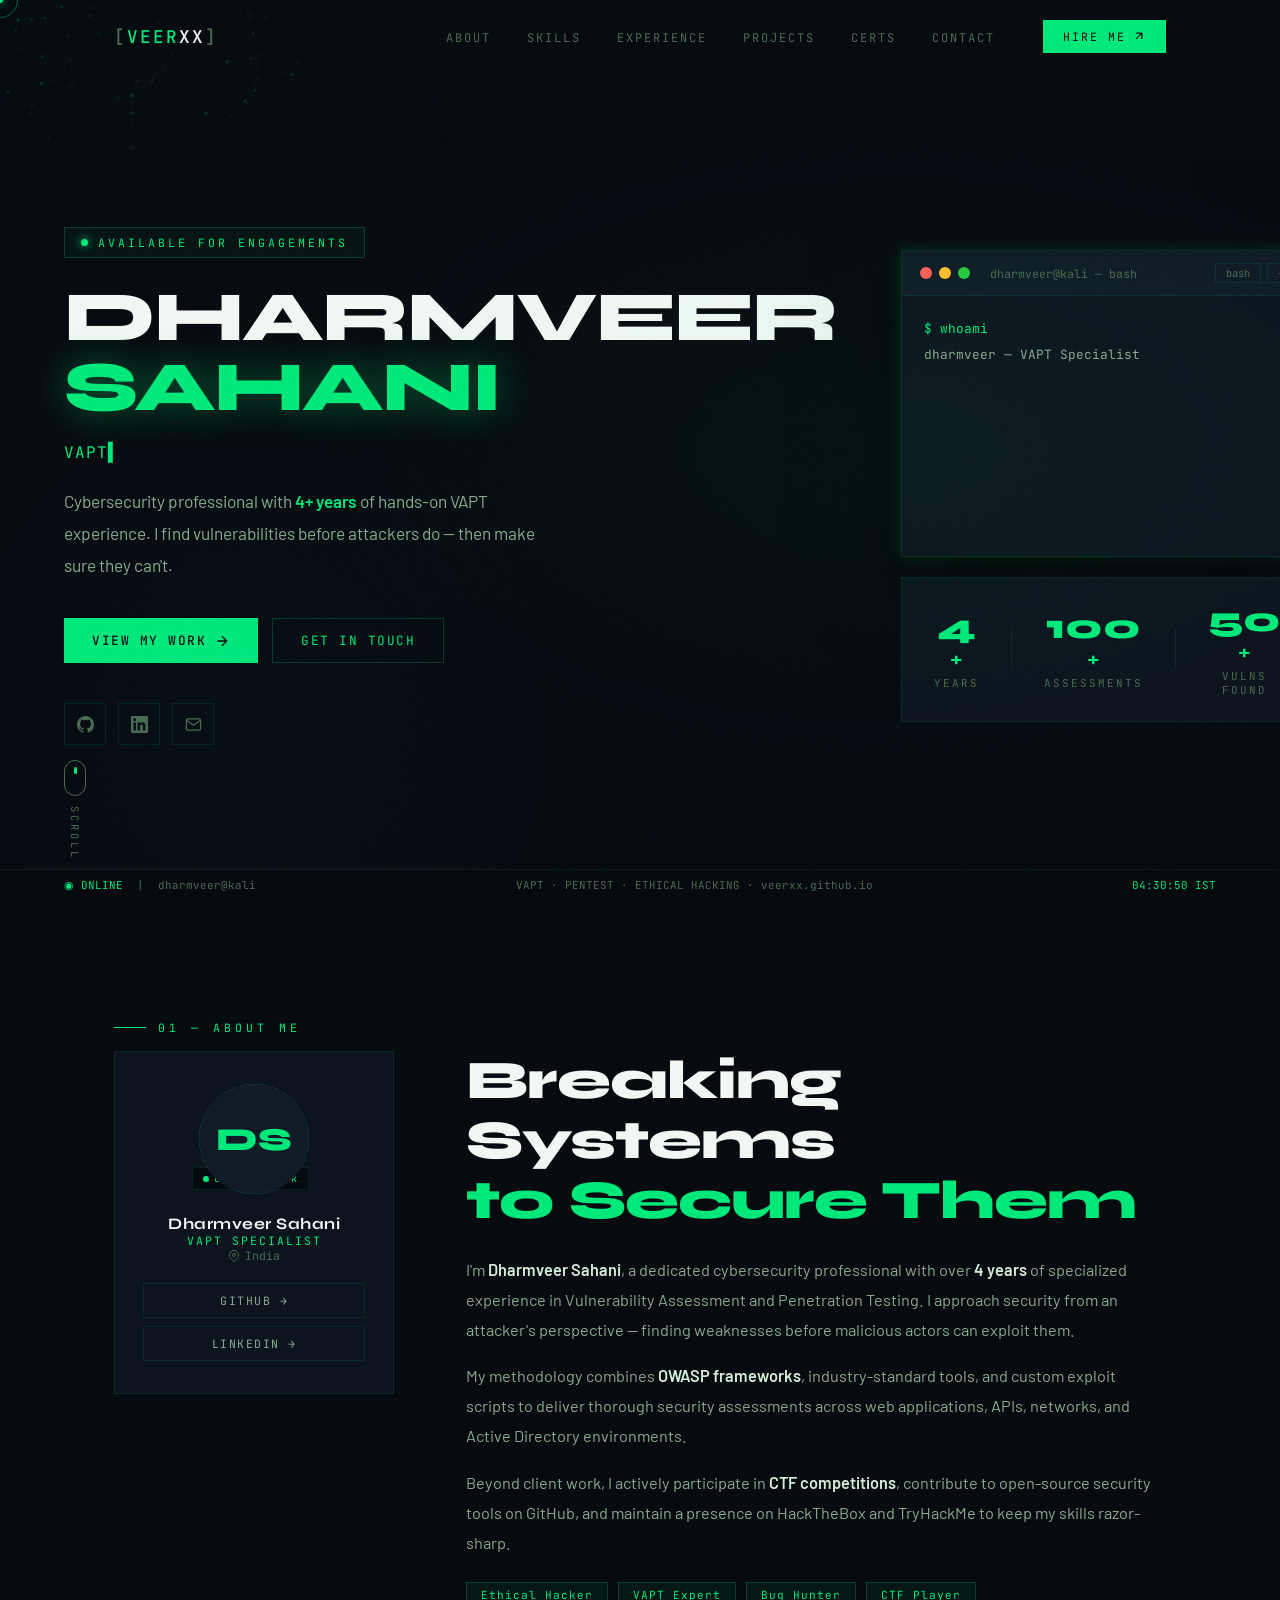
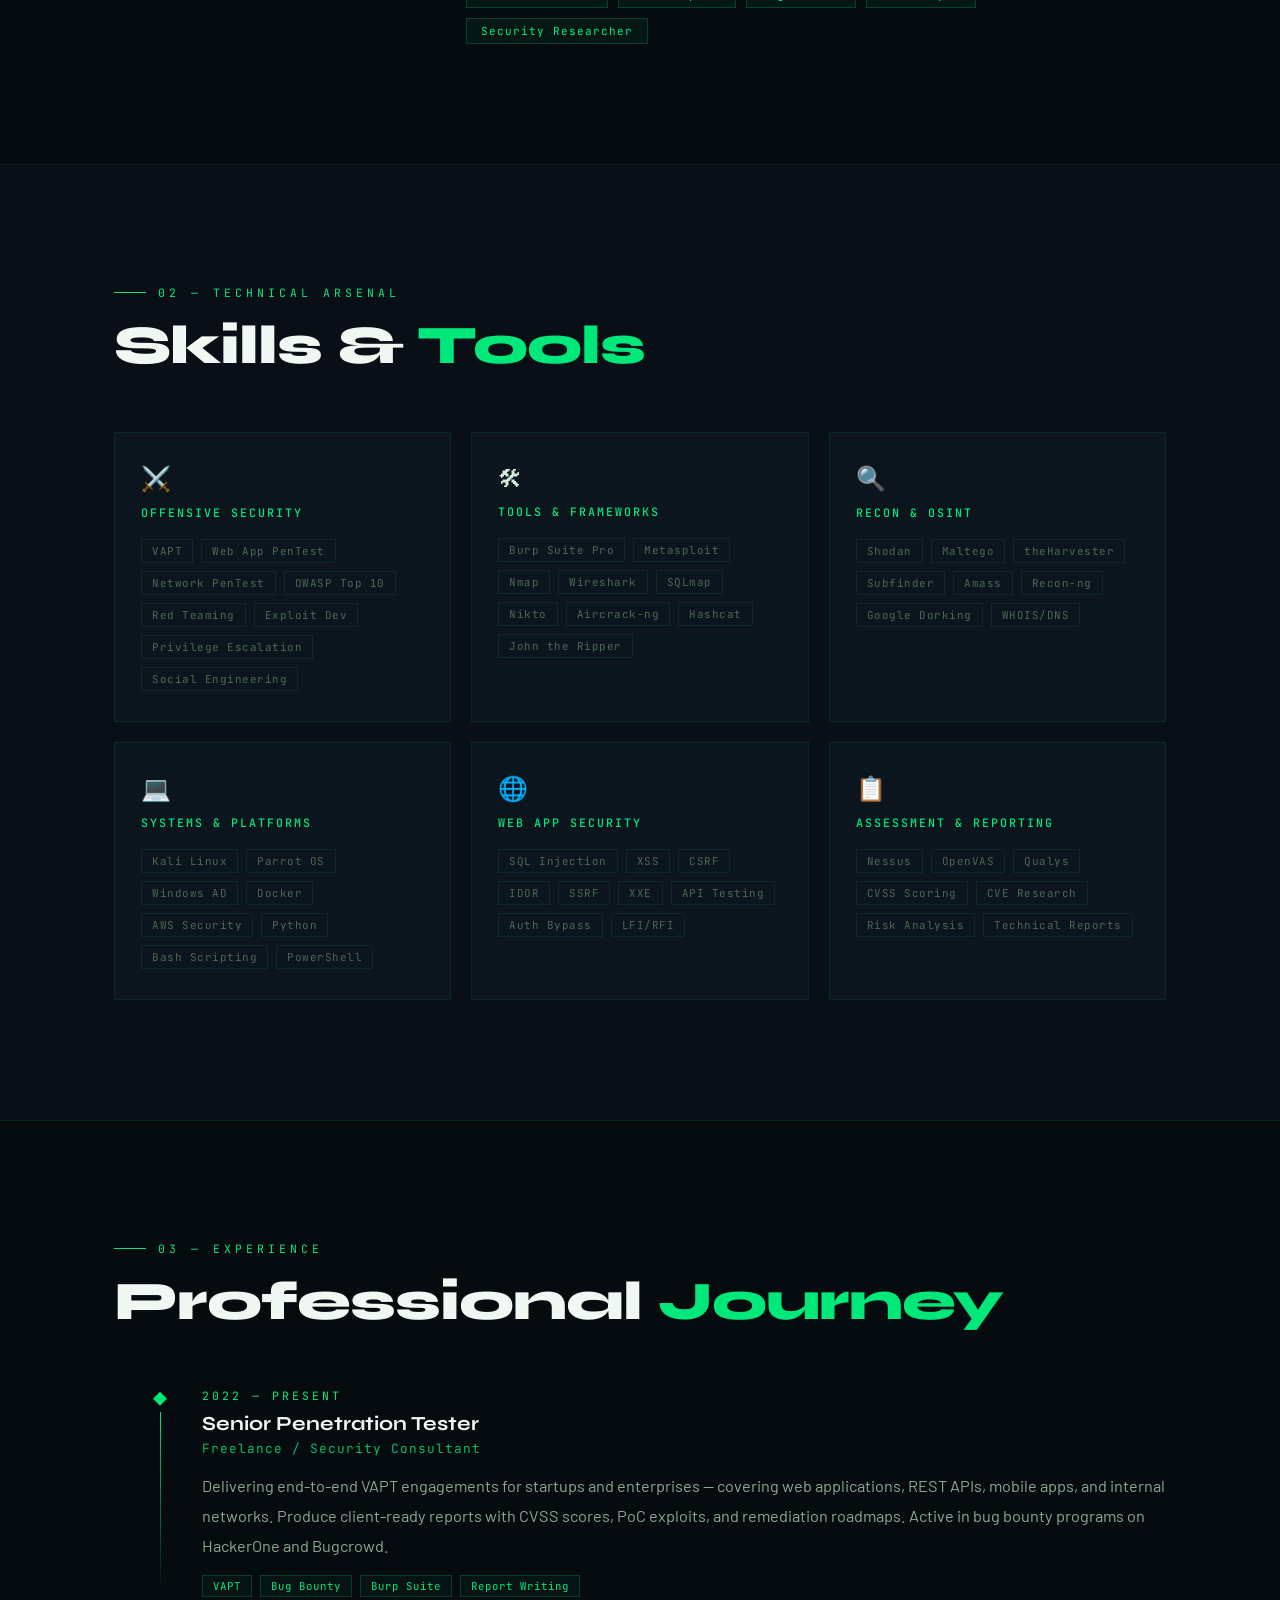
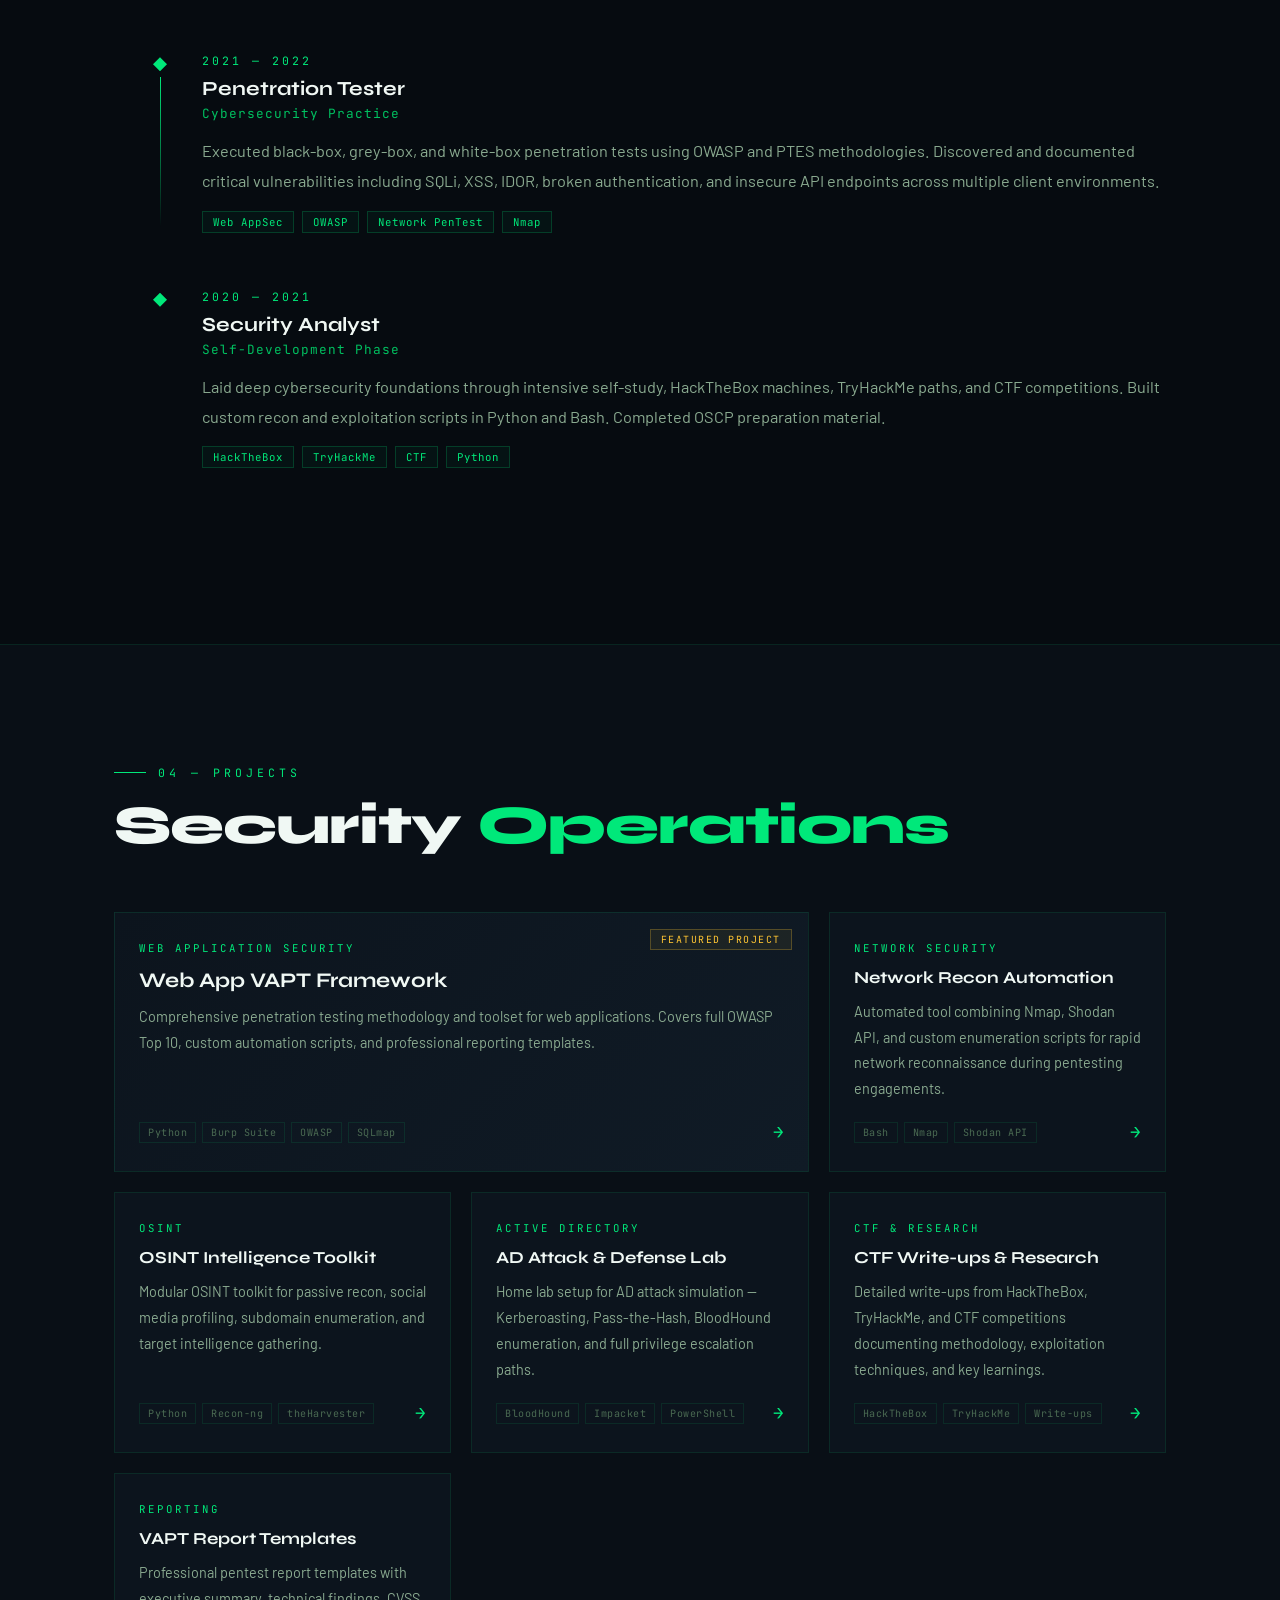
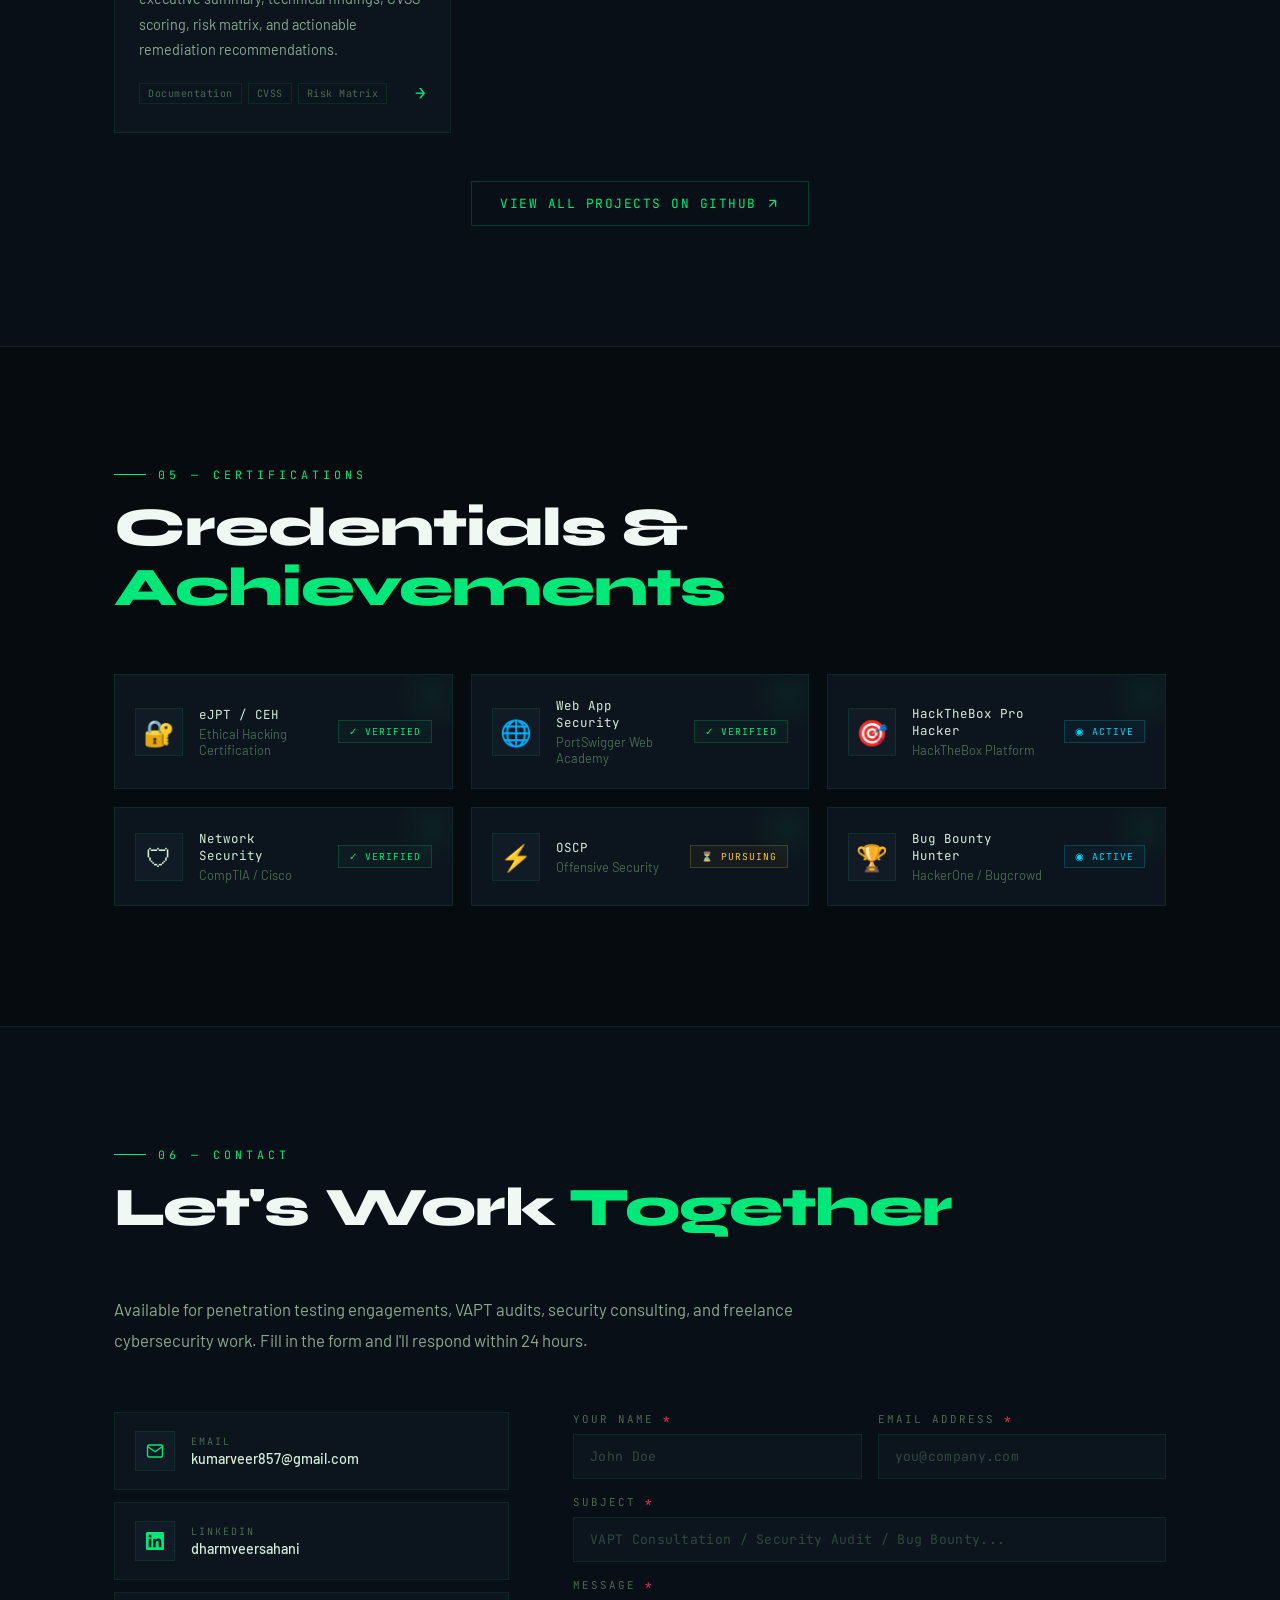
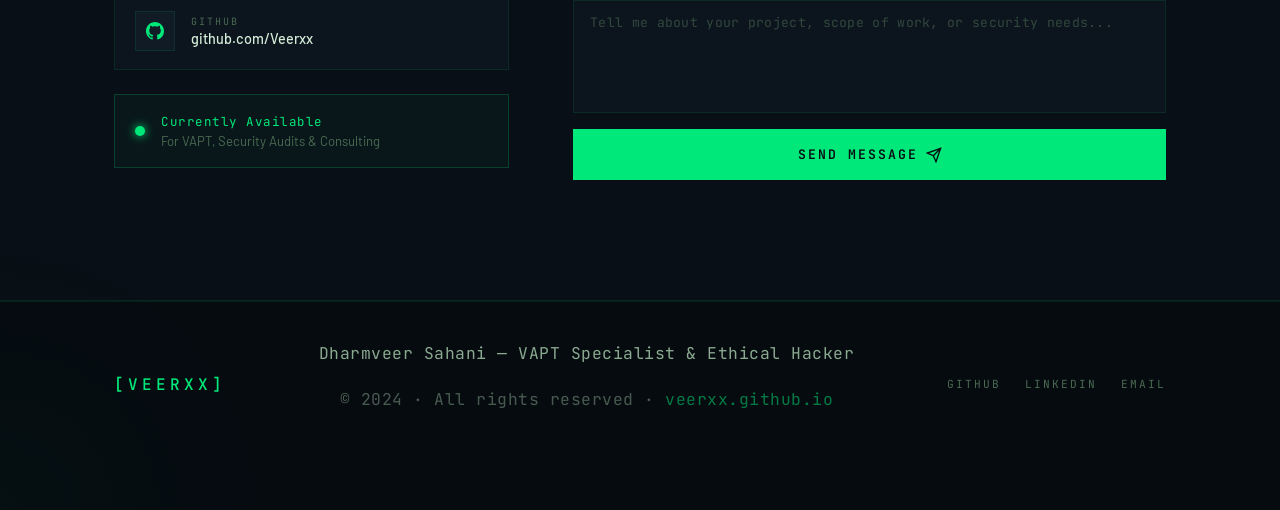
==== commit 93239eb7: "Update index.html" ====
--- a/index.html
+++ b/index.html
@@ -7,7 +7,7 @@
 <meta name="description" content="Dharmveer Sahani — VAPT Specialist & Ethical Hacker with 4+ years of experience in penetration testing, web application security, and network security assessments.">
 <meta property="og:title" content="Dharmveer Sahani | VAPT Specialist">
 <meta property="og:description" content="4+ years in cybersecurity. VAPT · Web AppSec · Network PenTest · Ethical Hacking">
-<meta property="og:url" content="https://veer.github.io">
+<meta property="og:url" content="https://veerxx.github.io">
 <meta name="theme-color" content="#050a0e">
 <link rel="preconnect" href="https://fonts.googleapis.com">
 <link rel="preconnect" href="https://fonts.gstatic.com" crossorigin>
@@ -610,7 +610,7 @@
     <div class="foot-logo">[VEERXX]</div>
     <div class="foot-center">
       <p>Dharmveer Sahani — VAPT Specialist &amp; Ethical Hacker</p>
-      <p class="foot-copy">© 2024 · All rights reserved · <a href="https://veer.github.io">veer.github.io</a></p>
+      <p class="foot-copy">© 2024 · All rights reserved · <a href="https://veerxx.github.io">veerxx.github.io</a></p>
     </div>
     <div class="foot-links">
       <a href="https://github.com/Veerxx" target="_blank">GitHub</a>
@@ -623,7 +623,7 @@
 <!-- STATUS BAR -->
 <div class="statusbar">
   <span><span class="s-green">◉ ONLINE</span> &nbsp;|&nbsp; dharmveer@kali</span>
-  <span class="s-mid">VAPT · PENTEST · ETHICAL HACKING · veer.github.io</span>
+  <span class="s-mid">VAPT · PENTEST · ETHICAL HACKING · veerxx.github.io</span>
   <span id="sclock" class="s-green"></span>
 </div>
 
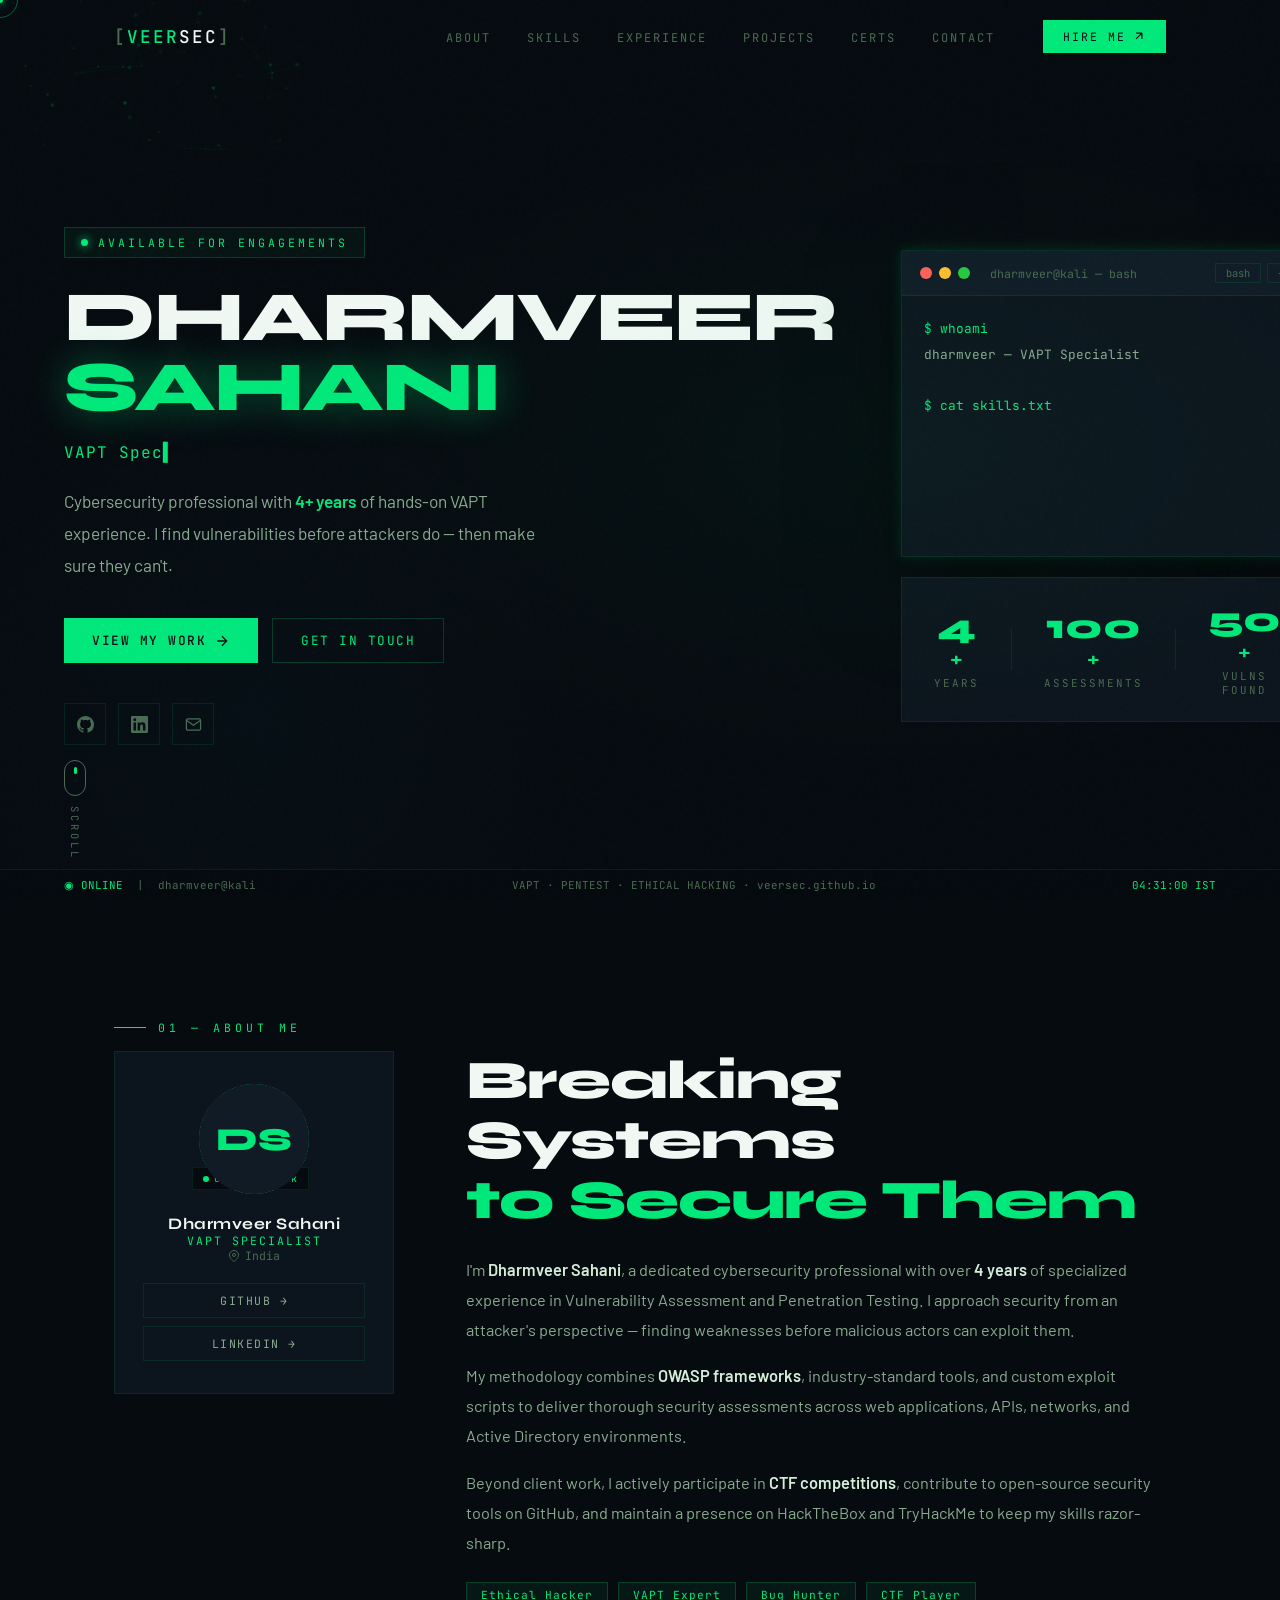
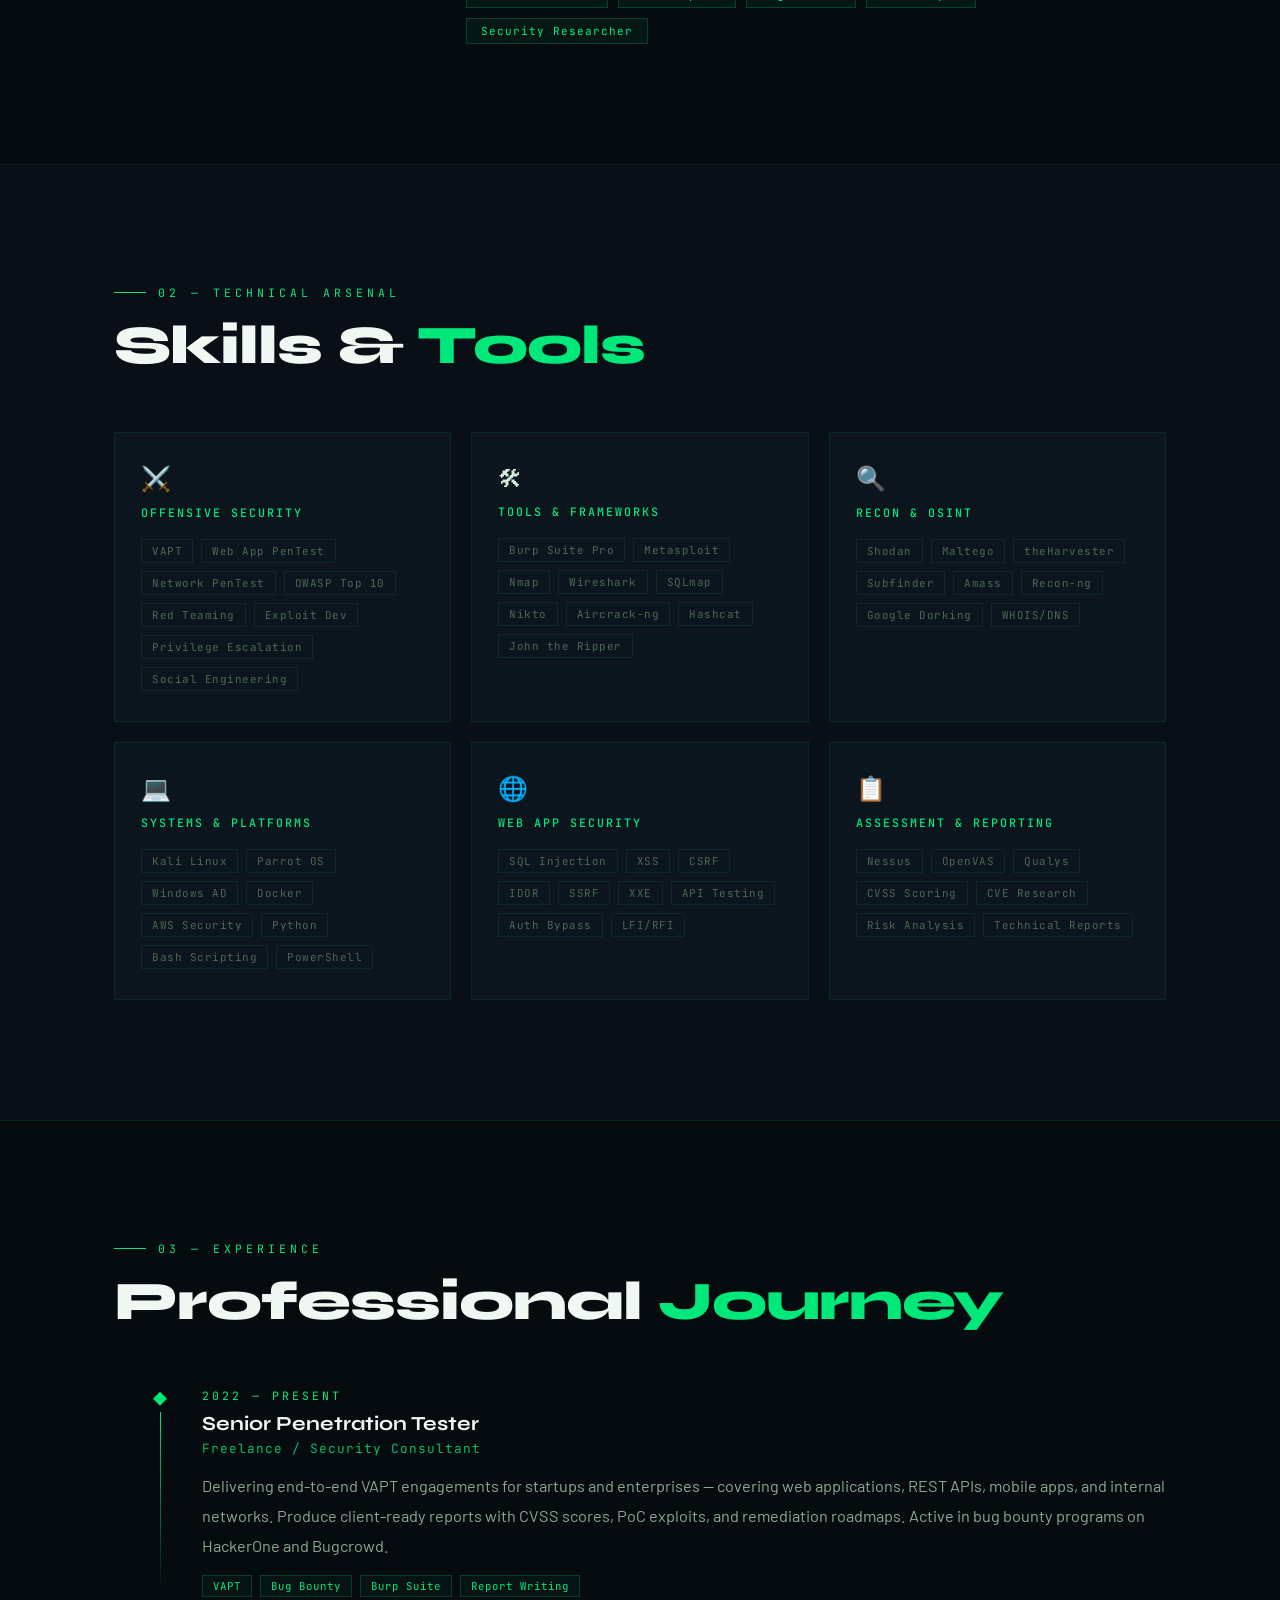
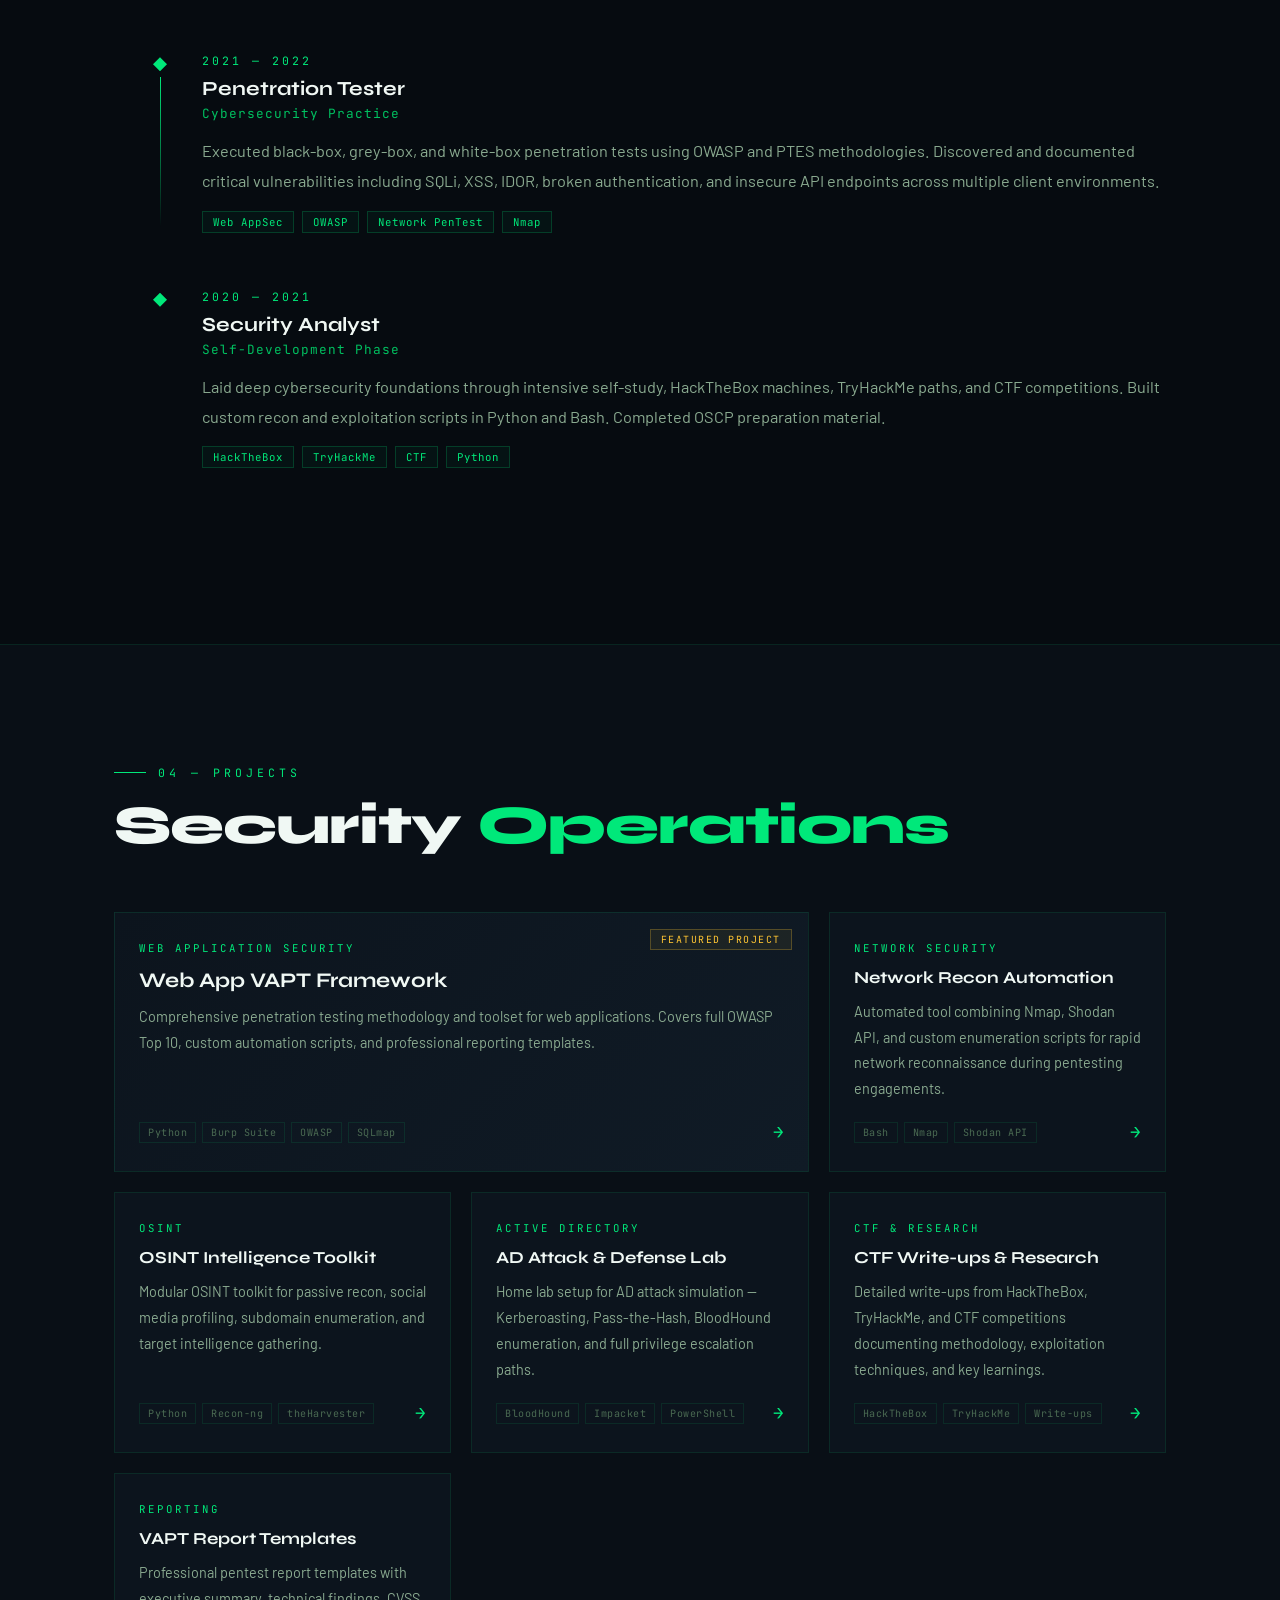
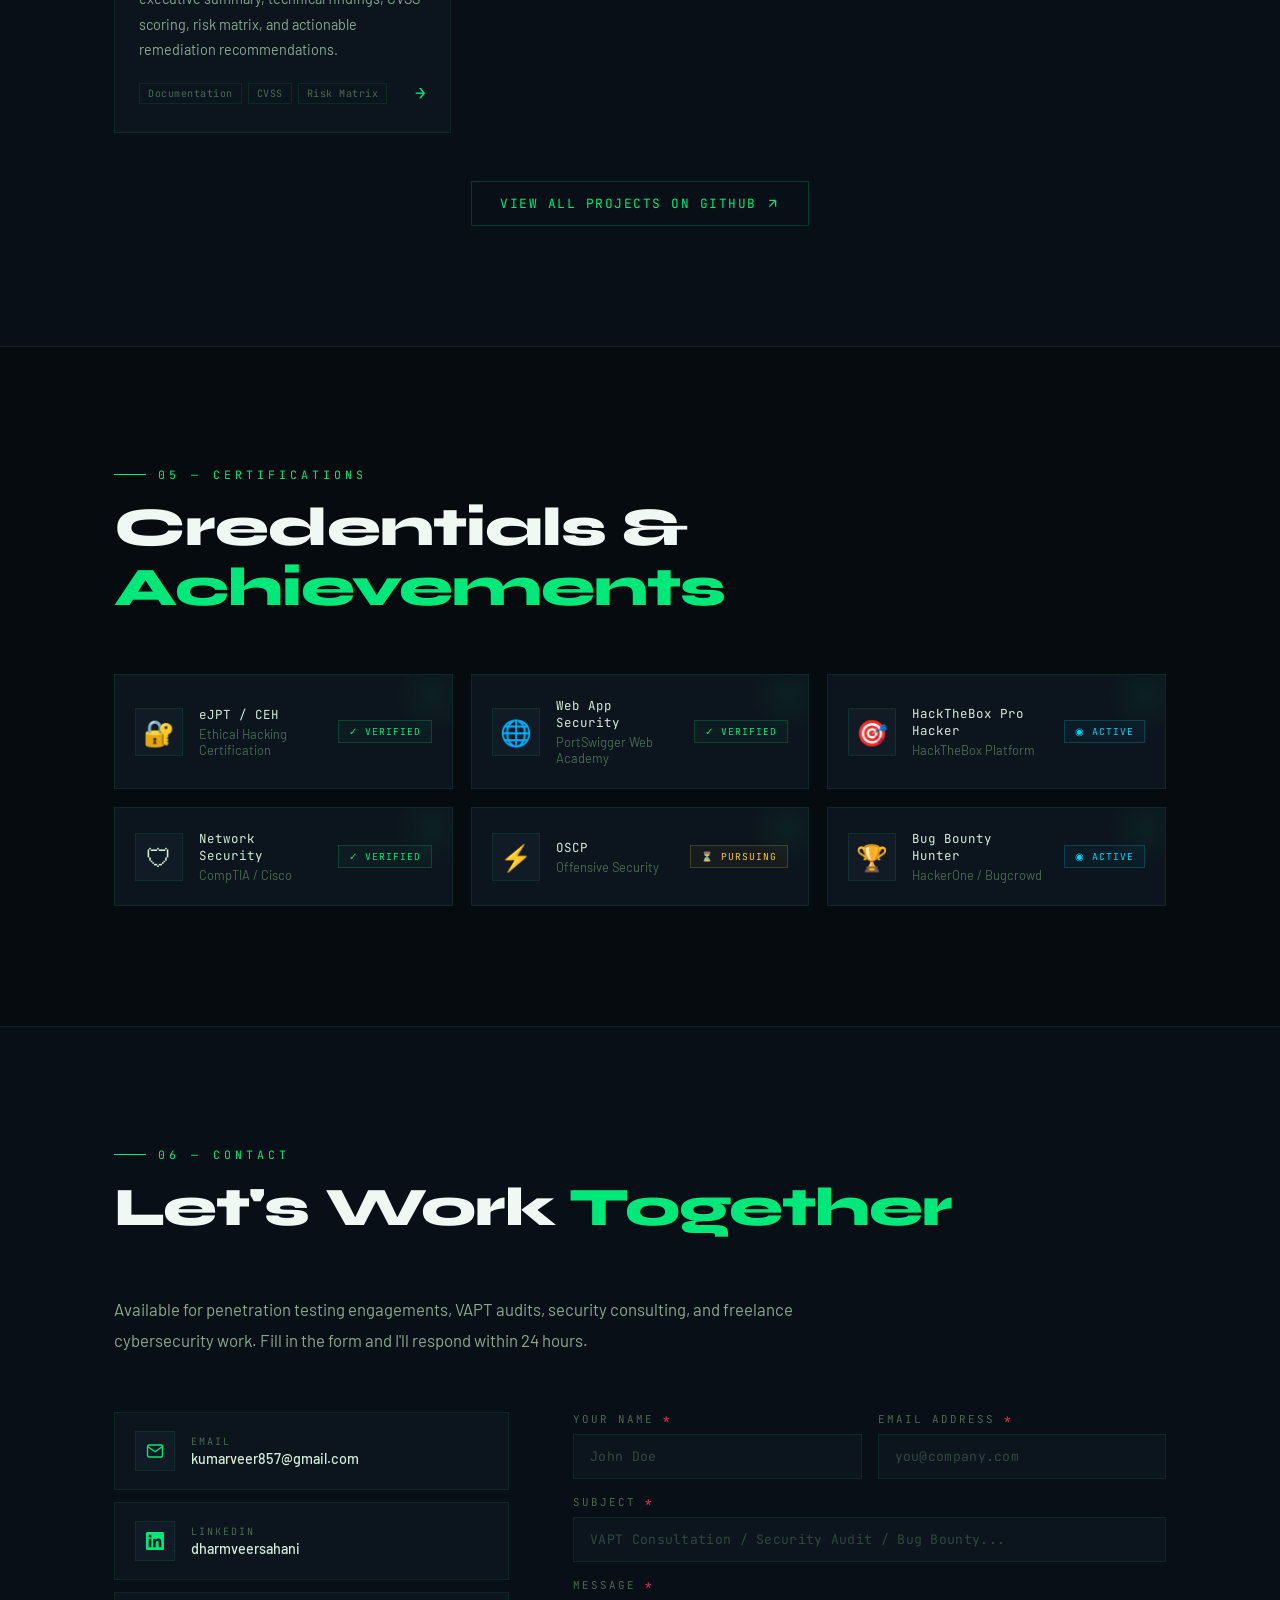
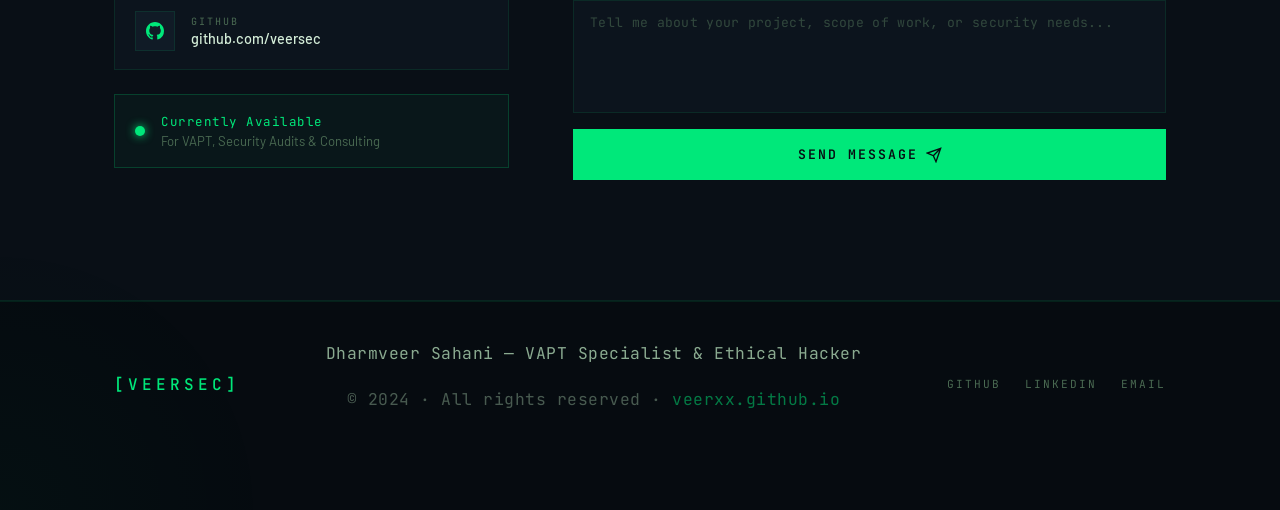
==== commit a6a923e1: "Update index.html" ====
--- a/index.html
+++ b/index.html
@@ -7,7 +7,7 @@
 <meta name="description" content="Dharmveer Sahani — VAPT Specialist & Ethical Hacker with 4+ years of experience in penetration testing, web application security, and network security assessments.">
 <meta property="og:title" content="Dharmveer Sahani | VAPT Specialist">
 <meta property="og:description" content="4+ years in cybersecurity. VAPT · Web AppSec · Network PenTest · Ethical Hacking">
-<meta property="og:url" content="https://veerxx.github.io">
+<meta property="og:url" content="https://veersec.github.io">
 <meta name="theme-color" content="#050a0e">
 <link rel="preconnect" href="https://fonts.googleapis.com">
 <link rel="preconnect" href="https://fonts.gstatic.com" crossorigin>
@@ -34,7 +34,7 @@
 <header id="header">
   <nav class="nav-wrap">
     <a href="#home" class="logo">
-      <span class="logo-bracket">[</span>VEER<span class="logo-accent">XX</span><span class="logo-bracket">]</span>
+      <span class="logo-bracket">[</span>VEER<span class="logo-accent">SEC</span><span class="logo-bracket">]</span>
     </a>
     <ul class="nav-list">
       <li><a href="#about" class="nl">About</a></li>
@@ -105,7 +105,7 @@
       </div>
 
       <div class="hero-socials reveal">
-        <a href="https://github.com/Veerxx" target="_blank" class="soc" aria-label="GitHub">
+        <a href="https://github.com/veersec" target="_blank" class="soc" aria-label="GitHub">
           <svg viewBox="0 0 24 24" fill="currentColor"><path d="M12 0C5.37 0 0 5.37 0 12c0 5.31 3.435 9.795 8.205 11.385.6.105.825-.255.825-.57 0-.285-.015-1.23-.015-2.235-3.015.555-3.795-.735-4.035-1.41-.135-.345-.72-1.41-1.23-1.695-.42-.225-1.02-.78-.015-.795.945-.015 1.62.87 1.845 1.23 1.08 1.815 2.805 1.305 3.495.99.105-.78.42-1.305.765-1.605-2.67-.3-5.46-1.335-5.46-5.925 0-1.305.465-2.385 1.23-3.225-.12-.3-.54-1.53.12-3.18 0 0 1.005-.315 3.3 1.23.96-.27 1.98-.405 3-.405s2.04.135 3 .405c2.295-1.56 3.3-1.23 3.3-1.23.66 1.65.24 2.88.12 3.18.765.84 1.23 1.905 1.23 3.225 0 4.605-2.805 5.625-5.475 5.925.435.375.81 1.095.81 2.22 0 1.605-.015 2.895-.015 3.3 0 .315.225.69.825.57A12.02 12.02 0 0024 12c0-6.63-5.37-12-12-12z"/></svg>
         </a>
         <a href="https://www.linkedin.com/in/dharmveersahani" target="_blank" class="soc" aria-label="LinkedIn">
@@ -187,7 +187,7 @@
             </div>
           </div>
           <div class="av-links">
-            <a href="https://github.com/Veerxx" target="_blank">GitHub →</a>
+            <a href="https://github.com/veersec" target="_blank">GitHub →</a>
             <a href="https://www.linkedin.com/in/dharmveersahani" target="_blank">LinkedIn →</a>
           </div>
         </div>
@@ -425,7 +425,7 @@
         </div>
       </a>
 
-      <a href="https://github.com/Veerxx" target="_blank" class="proj-card reveal">
+      <a href="https://github.com/veersec" target="_blank" class="proj-card reveal">
         <div class="proj-type">REPORTING</div>
         <h3 class="proj-title">VAPT Report Templates</h3>
         <p class="proj-desc">Professional pentest report templates with executive summary, technical findings, CVSS scoring, risk matrix, and actionable remediation recommendations.</p>
@@ -437,7 +437,7 @@
 
     </div>
     <div class="proj-cta reveal">
-      <a href="https://github.com/Veerxx" target="_blank" class="cta-ghost">
+      <a href="https://github.com/veersec" target="_blank" class="cta-ghost">
         View All Projects on GitHub
         <svg viewBox="0 0 24 24" fill="none" stroke="currentColor" stroke-width="2"><path d="M7 17L17 7M17 7H7M17 7V17"/></svg>
       </a>
@@ -550,13 +550,13 @@
             <div class="cinfo-val">dharmveersahani</div>
           </div>
         </a>
-        <a href="https://github.com/Veerxx" target="_blank" class="cinfo-row">
+        <a href="https://github.com/veersec" target="_blank" class="cinfo-row">
           <div class="cinfo-icon">
             <svg viewBox="0 0 24 24" fill="currentColor"><path d="M12 0C5.37 0 0 5.37 0 12c0 5.31 3.435 9.795 8.205 11.385.6.105.825-.255.825-.57 0-.285-.015-1.23-.015-2.235-3.015.555-3.795-.735-4.035-1.41-.135-.345-.72-1.41-1.23-1.695-.42-.225-1.02-.78-.015-.795.945-.015 1.62.87 1.845 1.23 1.08 1.815 2.805 1.305 3.495.99.105-.78.42-1.305.765-1.605-2.67-.3-5.46-1.335-5.46-5.925 0-1.305.465-2.385 1.23-3.225-.12-.3-.54-1.53.12-3.18 0 0 1.005-.315 3.3 1.23.96-.27 1.98-.405 3-.405s2.04.135 3 .405c2.295-1.56 3.3-1.23 3.3-1.23.66 1.65.24 2.88.12 3.18.765.84 1.23 1.905 1.23 3.225 0 4.605-2.805 5.625-5.475 5.925.435.375.81 1.095.81 2.22 0 1.605-.015 2.895-.015 3.3 0 .315.225.69.825.57A12.02 12.02 0 0024 12c0-6.63-5.37-12-12-12z"/></svg>
           </div>
           <div>
             <div class="cinfo-label">GitHub</div>
-            <div class="cinfo-val">github.com/Veerxx</div>
+            <div class="cinfo-val">github.com/veersec</div>
           </div>
         </a>
 
@@ -607,13 +607,13 @@
 <!-- FOOTER -->
 <footer>
   <div class="wrap footer-inner">
-    <div class="foot-logo">[VEERXX]</div>
+    <div class="foot-logo">[VEERSEC]</div>
     <div class="foot-center">
       <p>Dharmveer Sahani — VAPT Specialist &amp; Ethical Hacker</p>
-      <p class="foot-copy">© 2024 · All rights reserved · <a href="https://veerxx.github.io">veerxx.github.io</a></p>
+      <p class="foot-copy">© 2024 · All rights reserved · <a href="https://veersec.github.io">veerxx.github.io</a></p>
     </div>
     <div class="foot-links">
-      <a href="https://github.com/Veerxx" target="_blank">GitHub</a>
+      <a href="https://github.com/veersec" target="_blank">GitHub</a>
       <a href="https://www.linkedin.com/in/dharmveersahani" target="_blank">LinkedIn</a>
       <a href="mailto:kumarveer857@gmail.com">Email</a>
     </div>
@@ -623,7 +623,7 @@
 <!-- STATUS BAR -->
 <div class="statusbar">
   <span><span class="s-green">◉ ONLINE</span> &nbsp;|&nbsp; dharmveer@kali</span>
-  <span class="s-mid">VAPT · PENTEST · ETHICAL HACKING · veerxx.github.io</span>
+  <span class="s-mid">VAPT · PENTEST · ETHICAL HACKING · veersec.github.io</span>
   <span id="sclock" class="s-green"></span>
 </div>
 
